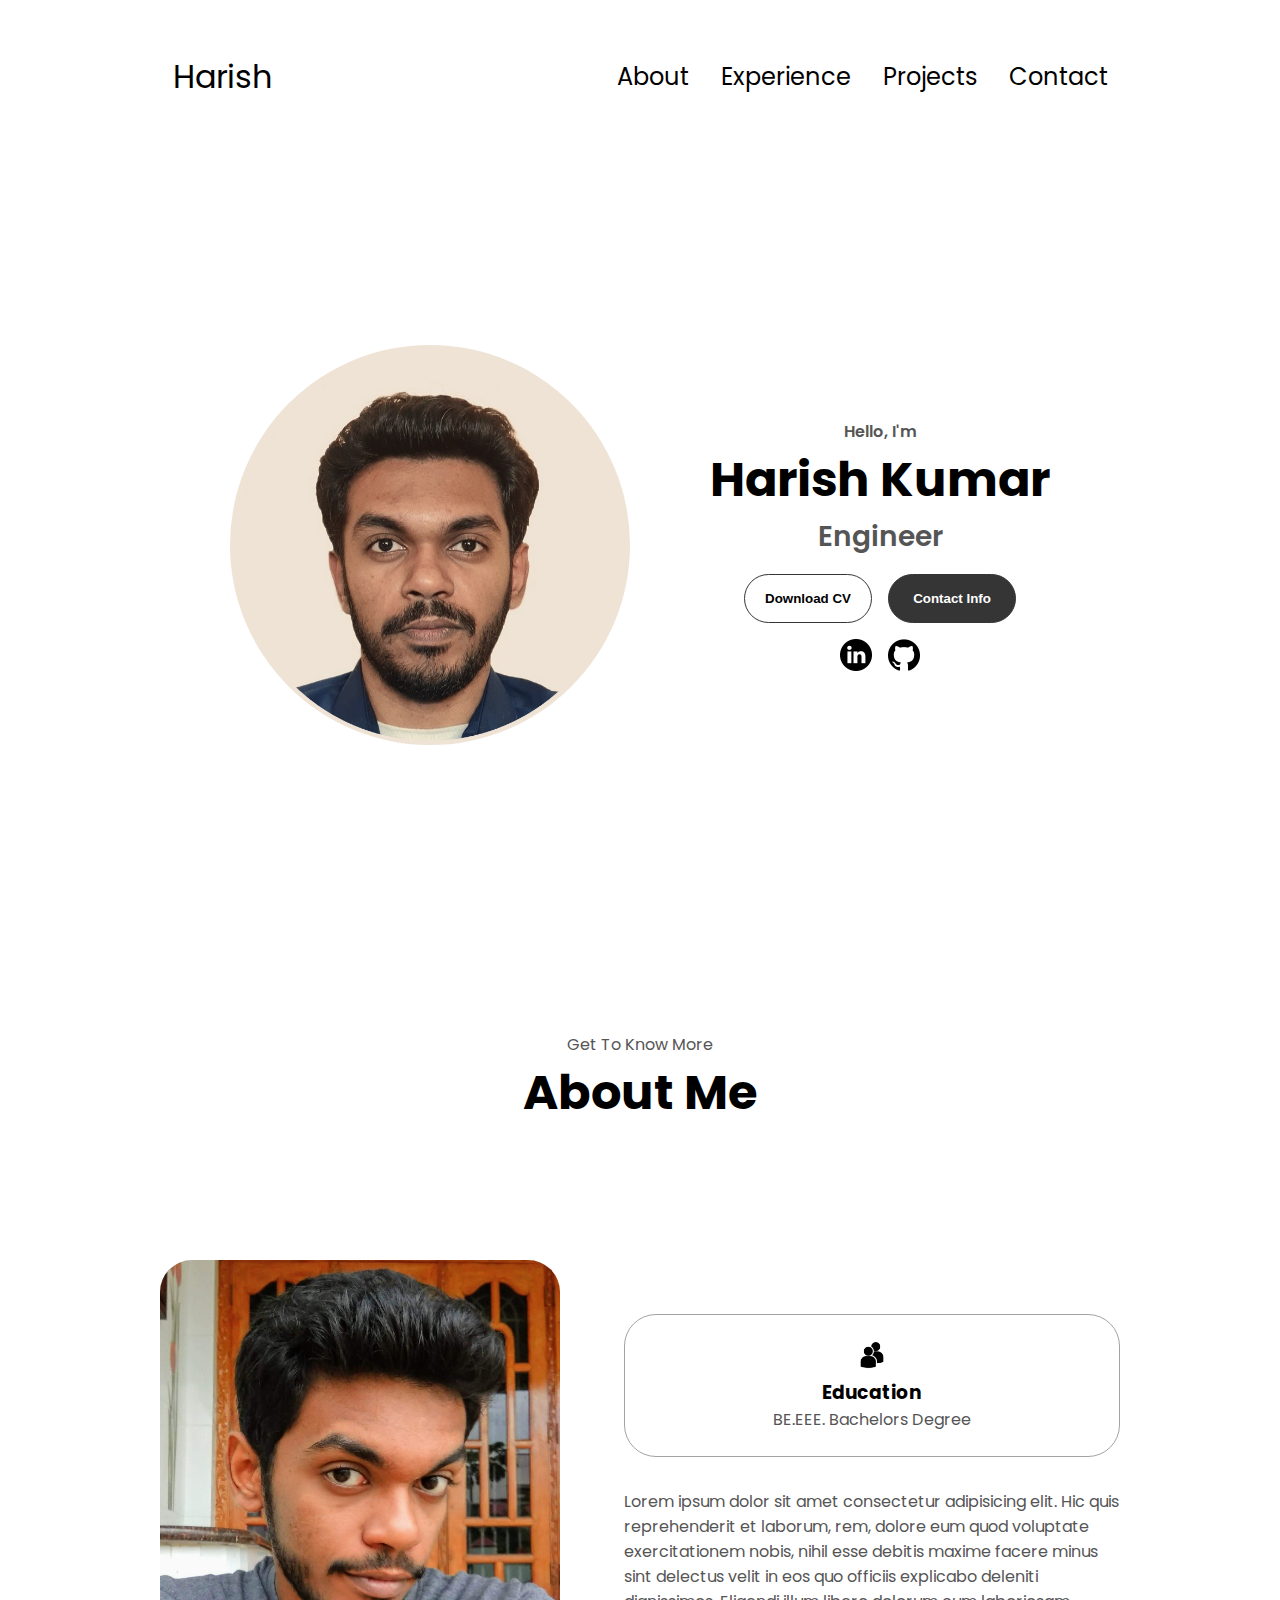
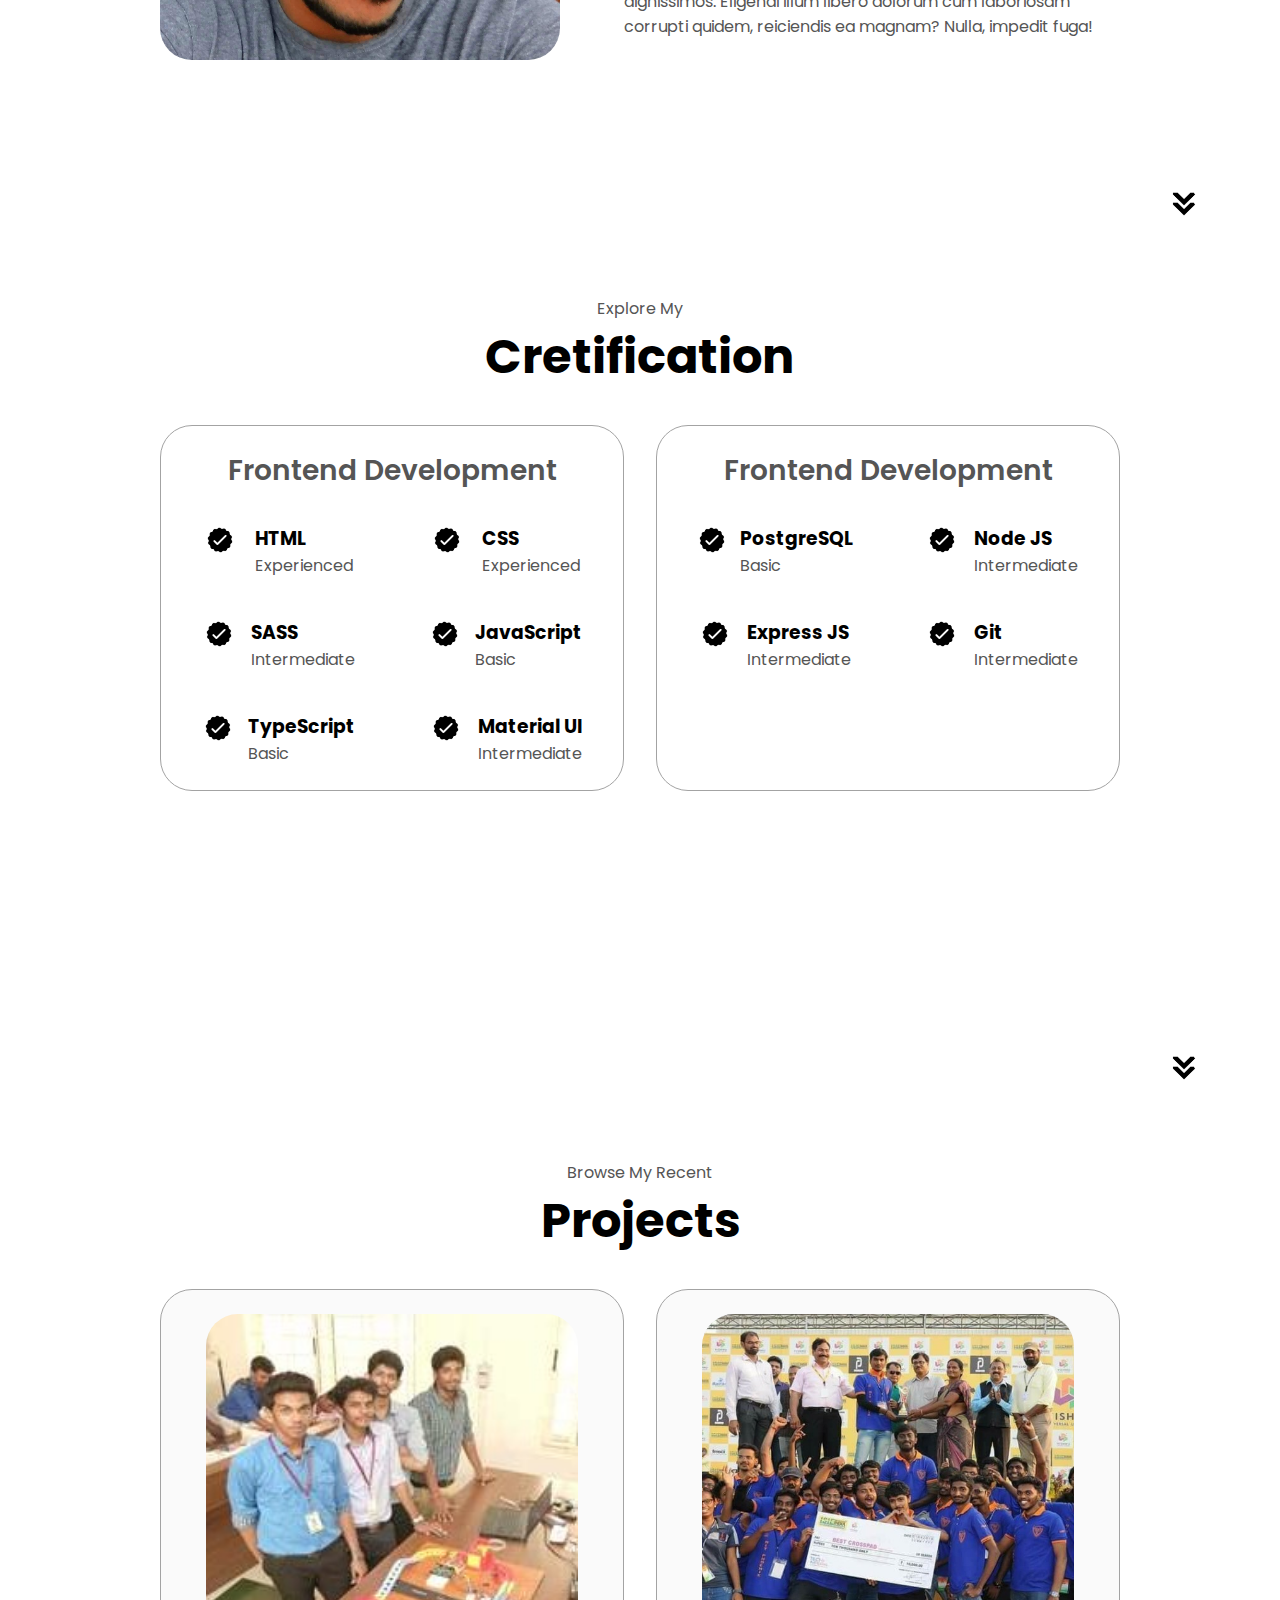
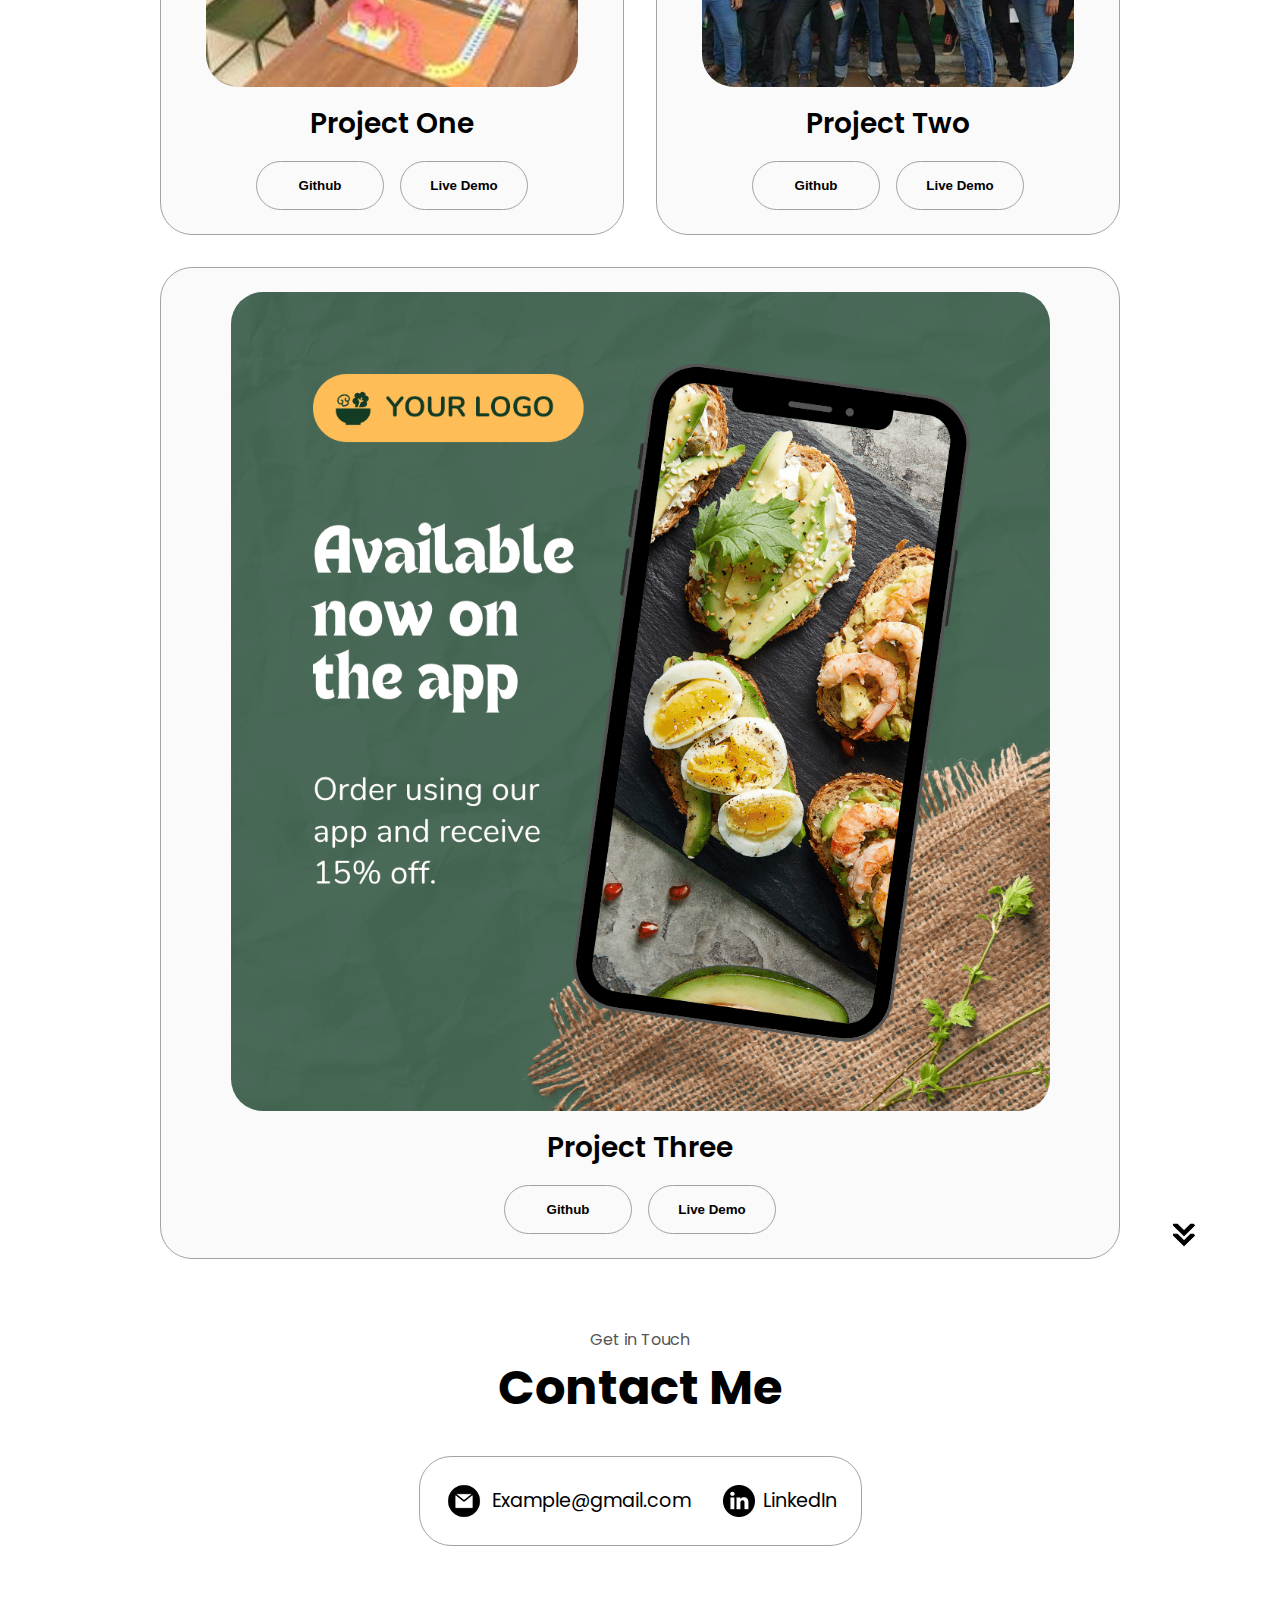
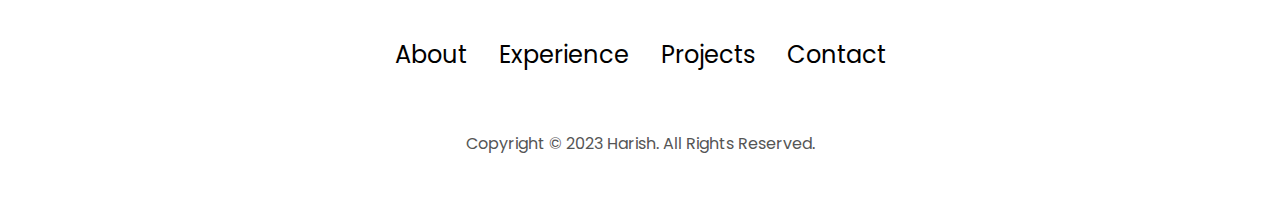
==== index.html @ 5d11d911 "new_portfolio" ====
<!DOCTYPE html>
<html lang="en"><head><meta http-equiv="Content-Type" content="text/html; charset=UTF-8">
    
    <meta http-equiv="X-UA-Compatible" content="IE=edge">
    <meta name="viewport" content="width=device-width, initial-scale=1.0">
    <title>My Portfolio</title>
    <link rel="stylesheet" href="./style.css">
    <link rel="stylesheet" href="./mediaqueries.css">
  </head>
  <body>
    <nav id="desktop-nav">
      <div class="logo">Harish</div>
      <div>
        <ul class="nav-links">
          <li><a href="#about">About</a></li>
          <li><a href="#experience">Experience</a></li>
          <li><a href="#projects">Projects</a></li>
          <li><a href="#contact">Contact</a></li>
        </ul>
      </div>
    </nav>
    <nav id="hamburger-nav">
      <div class="logo">Harish</div>
      <div class="hamburger-menu">
        <div class="hamburger-icon" onclick="toggleMenu()">
          <span></span>
          <span></span>
          <span></span>
        </div>
        <div class="menu-links">
          <li><a href="#about" onclick="toggleMenu()">About</a></li>
          <li><a href="#experience" onclick="toggleMenu()">Experience</a></li>
          <li><a href="#projects" onclick="toggleMenu()">Projects</a></li>
          <li><a href="#contact" onclick="toggleMenu()">Contact</a></li>
        </div>
      </div>
    </nav>
    <section id="profile">
      <div class="section__pic-container">
        <img src="./profile-pic.jpg" style="border-radius: 50%" alt="Harish profile picture">
      </div>
      <div class="section__text">
        <p class="section__text__p1">Hello, I'm</p>
        <h1 class="title">Harish Kumar</h1>
        <p class="section__text__p2">Engineer</p>
        <div class="btn-container">
          <button class="btn btn-color-2" onclick="window.open(&#39;./assets/resume-example.pdf&#39;)">
            Download CV
          </button>
          <button class="btn btn-color-1" onclick="location.href=&#39;./#contact&#39;">
            Contact Info
          </button>
        </div>
        <div id="socials-container">
          <img src="./linkedin.png" alt="My LinkedIn profile" class="icon" onclick="location.href=&#39;https://linkedin.com/&#39;">
          <img src="./github.png" alt="My Github profile" class="icon" onclick="location.href=&#39;https://github.com/&#39;">
        </div>
      </div>
    </section>
    <section id="about">
      <p class="section__text__p1">Get To Know More</p>
      <h1 class="title">About Me</h1>
      <div class="section-container">
        <div class="section__pic-container">
          <img src="./about-pic.jpg" alt="Profile picture" class="about-pic">
        </div>
        <div class="about-details-container">
          <div class="about-containers">
            <!-- <div class="details-container">
              <img src="./experience.png" alt="Experience icon" class="icon">
              <h3>Experience</h3>
              <p>2+ years <br>Frontend Development</p>
            </div> -->
            <div class="details-container">
              <img src="./education.png" alt="Education icon" class="icon">
              <h3>Education</h3>
              <p>BE.EEE. Bachelors Degree</p>
            </div>
          </div>
          <div class="text-container">
            <p>
              Lorem ipsum dolor sit amet consectetur adipisicing elit. Hic quis
              reprehenderit et laborum, rem, dolore eum quod voluptate
              exercitationem nobis, nihil esse debitis maxime facere minus sint
              delectus velit in eos quo officiis explicabo deleniti dignissimos.
              Eligendi illum libero dolorum cum laboriosam corrupti quidem,
              reiciendis ea magnam? Nulla, impedit fuga!
            </p>
          </div>
        </div>
      </div>
      <img src="./arrow.png" alt="Arrow icon" class="icon arrow" onclick="location.href=&#39;./#experience&#39;">
    </section>
    <section id="experience">
      <p class="section__text__p1">Explore My</p>
      <h1 class="title">Cretification</h1>
      <div class="experience-details-container">
        <div class="about-containers">
          <div class="details-container">
            <h2 class="experience-sub-title">Frontend Development</h2>
            <div class="article-container">
              <article>
                <img src="./checkmark.png" alt="Experience icon" class="icon">
                <div>
                  <h3>HTML</h3>
                  <p>Experienced</p>
                </div>
              </article>
              <article>
                <img src="./checkmark.png" alt="Experience icon" class="icon">
                <div>
                  <h3>CSS</h3>
                  <p>Experienced</p>
                </div>
              </article>
              <article>
                <img src="./checkmark.png" alt="Experience icon" class="icon">
                <div>
                  <h3>SASS</h3>
                  <p>Intermediate</p>
                </div>
              </article>
              <article>
                <img src="./checkmark.png" alt="Experience icon" class="icon">
                <div>
                  <h3>JavaScript</h3>
                  <p>Basic</p>
                </div>
              </article>
              <article>
                <img src="./checkmark.png" alt="Experience icon" class="icon">
                <div>
                  <h3>TypeScript</h3>
                  <p>Basic</p>
                </div>
              </article>
              <article>
                <img src="./checkmark.png" alt="Experience icon" class="icon">
                <div>
                  <h3>Material UI</h3>
                  <p>Intermediate</p>
                </div>
              </article>
            </div>
          </div>
          <div class="details-container">
            <h2 class="experience-sub-title">Frontend Development</h2>
            <div class="article-container">
              <article>
                <img src="./checkmark.png" alt="Experience icon" class="icon">
                <div>
                  <h3>PostgreSQL</h3>
                  <p>Basic</p>
                </div>
              </article>
              <article>
                <img src="./checkmark.png" alt="Experience icon" class="icon">
                <div>
                  <h3>Node JS</h3>
                  <p>Intermediate</p>
                </div>
              </article>
              <article>
                <img src="./checkmark.png" alt="Experience icon" class="icon">
                <div>
                  <h3>Express JS</h3>
                  <p>Intermediate</p>
                </div>
              </article>
              <article>
                <img src="./checkmark.png" alt="Experience icon" class="icon">
                <div>
                  <h3>Git</h3>
                  <p>Intermediate</p>
                </div>
              </article>
            </div>
          </div>
        </div>
      </div>
      <img src="./arrow.png" alt="Arrow icon" class="icon arrow" onclick="location.href=&#39;./#projects&#39;">
    </section>
    <section id="projects">
      <p class="section__text__p1">Browse My Recent</p>
      <h1 class="title">Projects</h1>
      <div class="experience-details-container">
        <div class="about-containers">
          <div class="details-container color-container">
            <div class="article-container">
              <img src="./project-1.jpg" alt="Project 1" class="project-img">
            </div>
            <h2 class="experience-sub-title project-title">Project One</h2>
            <div class="btn-container">
              <button class="btn btn-color-2 project-btn" onclick="location.href=&#39;https://www.ritrjpm.ac.in/images/pdf/Magazine%2016-17.pdf&#39;">
                Github
              </button>
              <button class="btn btn-color-2 project-btn" onclick="location.href=&#39;https://github.com/&#39;">
                Live Demo
              </button>
            </div>
          </div>
          <div class="details-container color-container">
            <div class="article-container">
              <img src="./project-2.jpg" alt="Project 2" class="project-img">
            </div>
            <h2 class="experience-sub-title project-title">Project Two</h2>
            <div class="btn-container">
              <button class="btn btn-color-2 project-btn" onclick="location.href=&#39;https://github.com/&#39;">
                Github
              </button>
              <button class="btn btn-color-2 project-btn" onclick="location.href=&#39;https://github.com/&#39;">
                Live Demo
              </button>
            </div>
          </div>
          <div class="details-container color-container">
            <div class="article-container">
              <img src="./project-3.png" alt="Project 3" class="project-img">
            </div>
            <h2 class="experience-sub-title project-title">Project Three</h2>
            <div class="btn-container">
              <button class="btn btn-color-2 project-btn" onclick="location.href=&#39;https://github.com/&#39;">
                Github
              </button>
              <button class="btn btn-color-2 project-btn" onclick="location.href=&#39;https://github.com/&#39;">
                Live Demo
              </button>
            </div>
          </div>
        </div>
      </div>
      <img src="./arrow.png" alt="Arrow icon" class="icon arrow" onclick="location.href=&#39;./#contact&#39;">
    </section>
    <section id="contact">
      <p class="section__text__p1">Get in Touch</p>
      <h1 class="title">Contact Me</h1>
      <div class="contact-info-upper-container">
        <div class="contact-info-container">
          <img src="./email.png" alt="Email icon" class="icon contact-icon email-icon">
          <p><a href="mailto:examplemail@gmail.com">Example@gmail.com</a></p>
        </div>
        <div class="contact-info-container">
          <img src="./linkedin.png" alt="LinkedIn icon" class="icon contact-icon">
          <p><a href="https://www.linkedin.com/">LinkedIn</a></p>
        </div>
      </div>
    </section>
    <footer>
      <nav>
        <div class="nav-links-container">
          <ul class="nav-links">
            <li><a href="#about">About</a></li>
            <li><a href="#experience">Experience</a></li>
            <li><a href="#projects">Projects</a></li>
            <li><a href="#contact">Contact</a></li>
          </ul>
        </div>
      </nav>
      <p>Copyright © 2023 Harish. All Rights Reserved.</p>
    </footer>
    <script src="./script.js"></script>
  

</body></html>
---- style.css ----
/* GENERAL */

@import url("https://fonts.googleapis.com/css2?family=Poppins:wght@300;400;500;600&display=swap");

* {
  margin: 0;
  padding: 0;
}

body {
  font-family: "Poppins", sans-serif;
}

html {
  scroll-behavior: smooth;
}

p {
  color: rgb(85, 85, 85);
}

/* TRANSITION */

a,
.btn {
  transition: all 300ms ease;
}

/* DESKTOP NAV */

nav,
.nav-links {
  display: flex;
}

nav {
  justify-content: space-around;
  align-items: center;
  height: 17vh;
}

.nav-links {
  gap: 2rem;
  list-style: none;
  font-size: 1.5rem;
}

a {
  color: black;
  text-decoration: none;
  text-decoration-color: white;
}

a:hover {
  color: grey;
  text-decoration: underline;
  text-underline-offset: 1rem;
  text-decoration-color: rgb(181, 181, 181);
}

.logo {
  font-size: 2rem;
}

.logo:hover {
  cursor: default;
}

/* HAMBURGER MENU */

#hamburger-nav {
  display: none;
}

.hamburger-menu {
  position: relative;
  display: inline-block;
}

.hamburger-icon {
  display: flex;
  flex-direction: column;
  justify-content: space-between;
  height: 24px;
  width: 30px;
  cursor: pointer;
}

.hamburger-icon span {
  width: 100%;
  height: 2px;
  background-color: black;
  transition: all 0.3 ease-in-out;
}

.menu-links {
  position: absolute;
  top: 100%;
  right: 0;
  background-color: white;
  width: fit-content;
  max-height: 0;
  overflow: hidden;
  transition: all 0.3 ease-in-out;
}

.menu-links a {
  display: block;
  padding: 10px;
  text-align: center;
  font-size: 1.5rem;
  color: black;
  text-decoration: none;
  transition: all 0.3 ease-in-out;
}

.menu-links li {
  list-style: none;
}

.menu-links.open {
  max-height: 300px;
}

.hamburger-icon.open span:first-child {
  transform: rotate(45deg) translate(10px, 5px);
}

.hamburger-icon.open span:nth-child(2) {
  opacity: 0;
}

.hamburger-icon.open span:last-child {
  transform: rotate(-45deg) translate(10px, -5px);
}

.hamburger-icon span:first-child {
  transform: none;
}

.hamburger-icon span:first-child {
  opacity: 1;
}

.hamburger-icon span:first-child {
  transform: none;
}

/* SECTIONS */

section {
  padding-top: 4vh;
  height: 96vh;
  margin: 0 10rem;
  box-sizing: border-box;
  min-height: fit-content;
}

.section-container {
  display: flex;
}

/* PROFILE SECTION */

#profile {
  display: flex;
  justify-content: center;
  gap: 5rem;
  height: 80vh;
}

.section__pic-container {
  display: flex;
  height: 400px;
  width: 400px;
  margin: auto 0;
}

.section__text {
  align-self: center;
  text-align: center;
}

.section__text p {
  font-weight: 600;
}

.section__text__p1 {
  text-align: center;
}

.section__text__p2 {
  font-size: 1.75rem;
  margin-bottom: 1rem;
}

.title {
  font-size: 3rem;
  text-align: center;
}

#socials-container {
  display: flex;
  justify-content: center;
  margin-top: 1rem;
  gap: 1rem;
}

/* ICONS */

.icon {
  cursor: pointer;
  height: 2rem;
}

/* BUTTONS */

.btn-container {
  display: flex;
  justify-content: center;
  gap: 1rem;
}

.btn {
  font-weight: 600;
  transition: all 300ms ease;
  padding: 1rem;
  width: 8rem;
  border-radius: 2rem;
}

.btn-color-1,
.btn-color-2 {
  border: rgb(53, 53, 53) 0.1rem solid;
}

.btn-color-1:hover,
.btn-color-2:hover {
  cursor: pointer;
}

.btn-color-1,
.btn-color-2:hover {
  background: rgb(53, 53, 53);
  color: white;
}

.btn-color-1:hover {
  background: rgb(0, 0, 0);
}

.btn-color-2 {
  background: none;
}

.btn-color-2:hover {
  border: rgb(255, 255, 255) 0.1rem solid;
}

.btn-container {
  gap: 1rem;
}

/* ABOUT SECTION */

#about {
  position: relative;
}

.about-containers {
  gap: 2rem;
  margin-bottom: 2rem;
  margin-top: 2rem;
}

.about-details-container {
  justify-content: center;
  flex-direction: column;
}

.about-containers,
.about-details-container {
  display: flex;
}

.about-pic {
  border-radius: 2rem;
}

.arrow {
  position: absolute;
  right: -5rem;
  bottom: 2.5rem;
}

.details-container {
  padding: 1.5rem;
  flex: 1;
  background: white;
  border-radius: 2rem;
  border: rgb(53, 53, 53) 0.1rem solid;
  border-color: rgb(163, 163, 163);
  text-align: center;
}

.section-container {
  gap: 4rem;
  height: 80%;
}

.section__pic-container {
  height: 400px;
  width: 400px;
  margin: auto 0;
}

/* EXPERIENCE SECTION */

#experience {
  position: relative;
}

.experience-sub-title {
  color: rgb(85, 85, 85);
  font-weight: 600;
  font-size: 1.75rem;
  margin-bottom: 2rem;
}

.experience-details-container {
  display: flex;
  justify-content: center;
  flex-direction: column;
}

.article-container {
  display: flex;
  text-align: initial;
  flex-wrap: wrap;
  flex-direction: row;
  gap: 2.5rem;
  justify-content: space-around;
}

article {
  display: flex;
  width: 10rem;
  justify-content: space-around;
  gap: 0.5rem;
}

article .icon {
  cursor: default;
}

/* PROJECTS SECTION */

#projects {
  position: relative;
}

.color-container {
  border-color: rgb(163, 163, 163);
  background: rgb(250, 250, 250);
}

.project-img {
  border-radius: 2rem;
  width: 90%;
  height: 90%;
}

.project-title {
  margin: 1rem;
  color: black;
}

.project-btn {
  color: black;
  border-color: rgb(163, 163, 163);
}

/* CONTACT */

#contact {
  display: flex;
  justify-content: center;
  flex-direction: column;
  height: 70vh;
}

.contact-info-upper-container {
  display: flex;
  justify-content: center;
  border-radius: 2rem;
  border: rgb(53, 53, 53) 0.1rem solid;
  border-color: rgb(163, 163, 163);
  background: (250, 250, 250);
  margin: 2rem auto;
  padding: 0.5rem;
}

.contact-info-container {
  display: flex;
  align-items: center;
  justify-content: center;
  gap: 0.5rem;
  margin: 1rem;
}

.contact-info-container p {
  font-size: larger;
}

.contact-icon {
  cursor: default;
}

.email-icon {
  height: 2.5rem;
}

/* FOOTER SECTION */

footer {
  height: 26vh;
  margin: 0 1rem;
}

footer p {
  text-align: center;
}
---- mediaqueries.css ----
@media screen and (max-width: 1400px) {
  #profile {
    height: 83vh;
    margin-bottom: 6rem;
  }
  .about-containers {
    flex-wrap: wrap;
  }
  #contact,
  #projects {
    height: fit-content;
  }
}

@media screen and (max-width: 1200px) {
  #desktop-nav {
    display: none;
  }
  #hamburger-nav {
    display: flex;
  }
  #experience,
  .experience-details-container {
    margin-top: 2rem;
  }
  #profile,
  .section-container {
    display: block;
  }
  .arrow {
    display: none;
  }
  section,
  .section-container {
    height: fit-content;
  }
  section {
    margin: 0 5%;
  }
  .section__pic-container {
    width: 275px;
    height: 275px;
    margin: 0 auto 2rem;
  }
  .about-containers {
    margin-top: 0;
  }
}

@media screen and (max-width: 600px) {
  #contact,
  footer {
    height: 40vh;
  }
  #profile {
    height: 83vh;
    margin-bottom: 0;
  }
  article {
    font-size: 1rem;
  }
  footer nav {
    height: fit-content;
    margin-bottom: 2rem;
  }
  .about-containers,
  .contact-info-upper-container,
  .btn-container {
    flex-wrap: wrap;
  }
  .contact-info-container {
    margin: 0;
  }
  .contact-info-container p,
  .nav-links li a {
    font-size: 1rem;
  }
  .experience-sub-title {
    font-size: 1.25rem;
  }
  .logo {
    font-size: 1.5rem;
  }
  .nav-links {
    flex-direction: column;
    gap: 0.5rem;
    text-align: center;
  }
  .section__pic-container {
    width: auto;
    height: 46vw;
    justify-content: center;
  }
  .section__text__p2 {
    font-size: 1.25rem;
  }
  .title {
    font-size: 2rem;
  }
  .text-container {
    text-align: justify;
  }
}
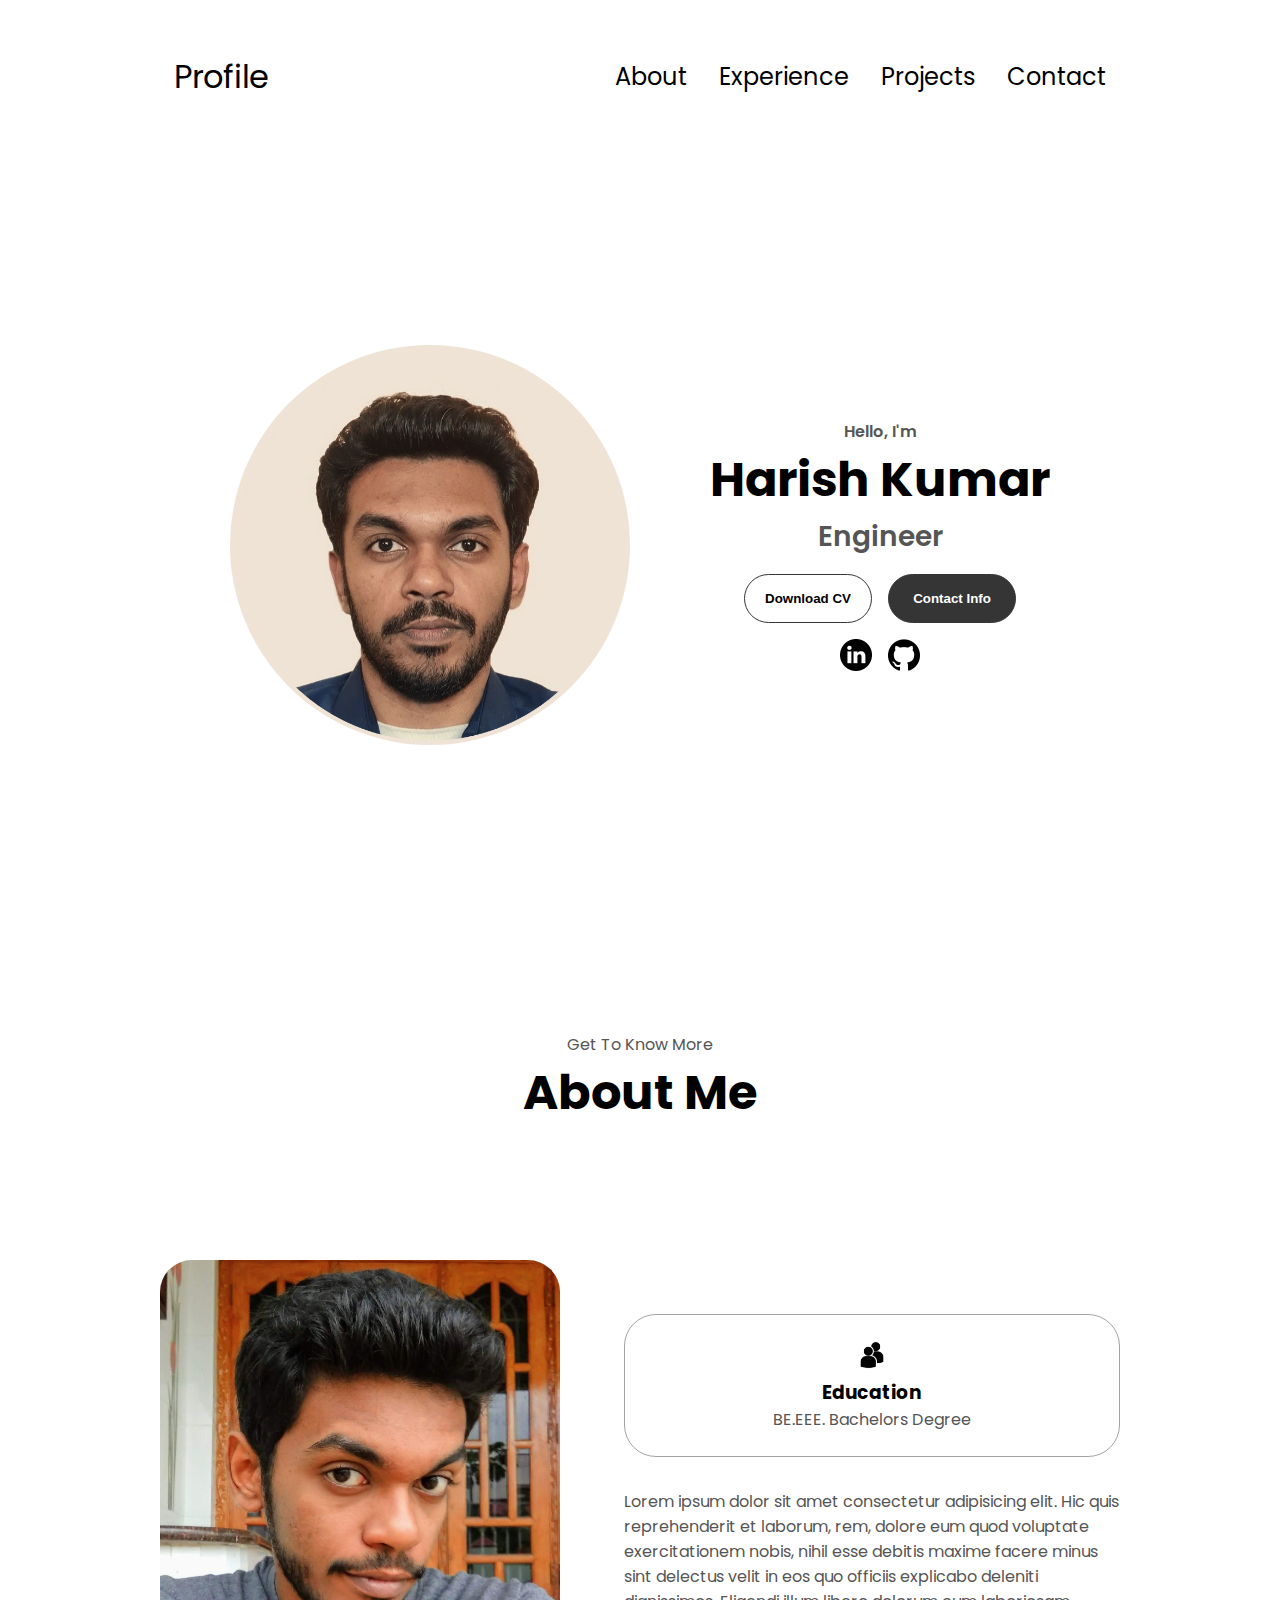
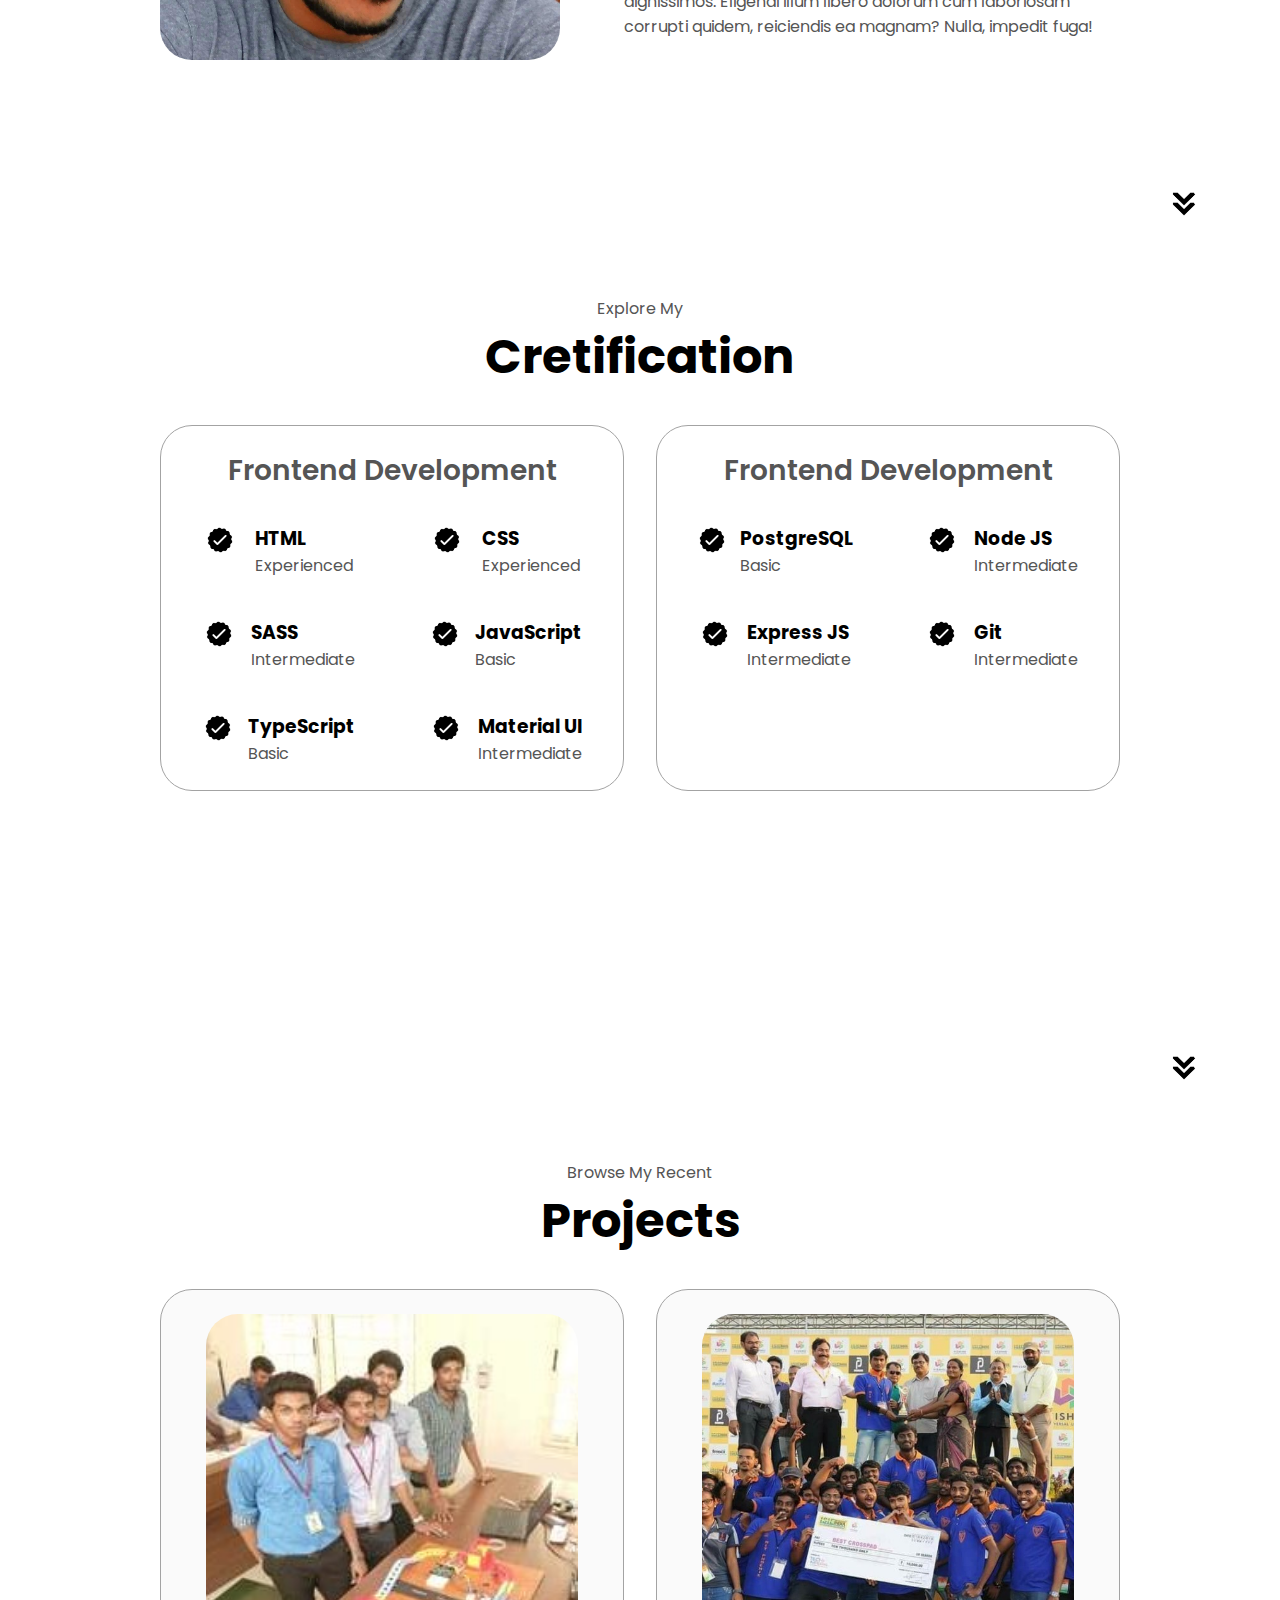
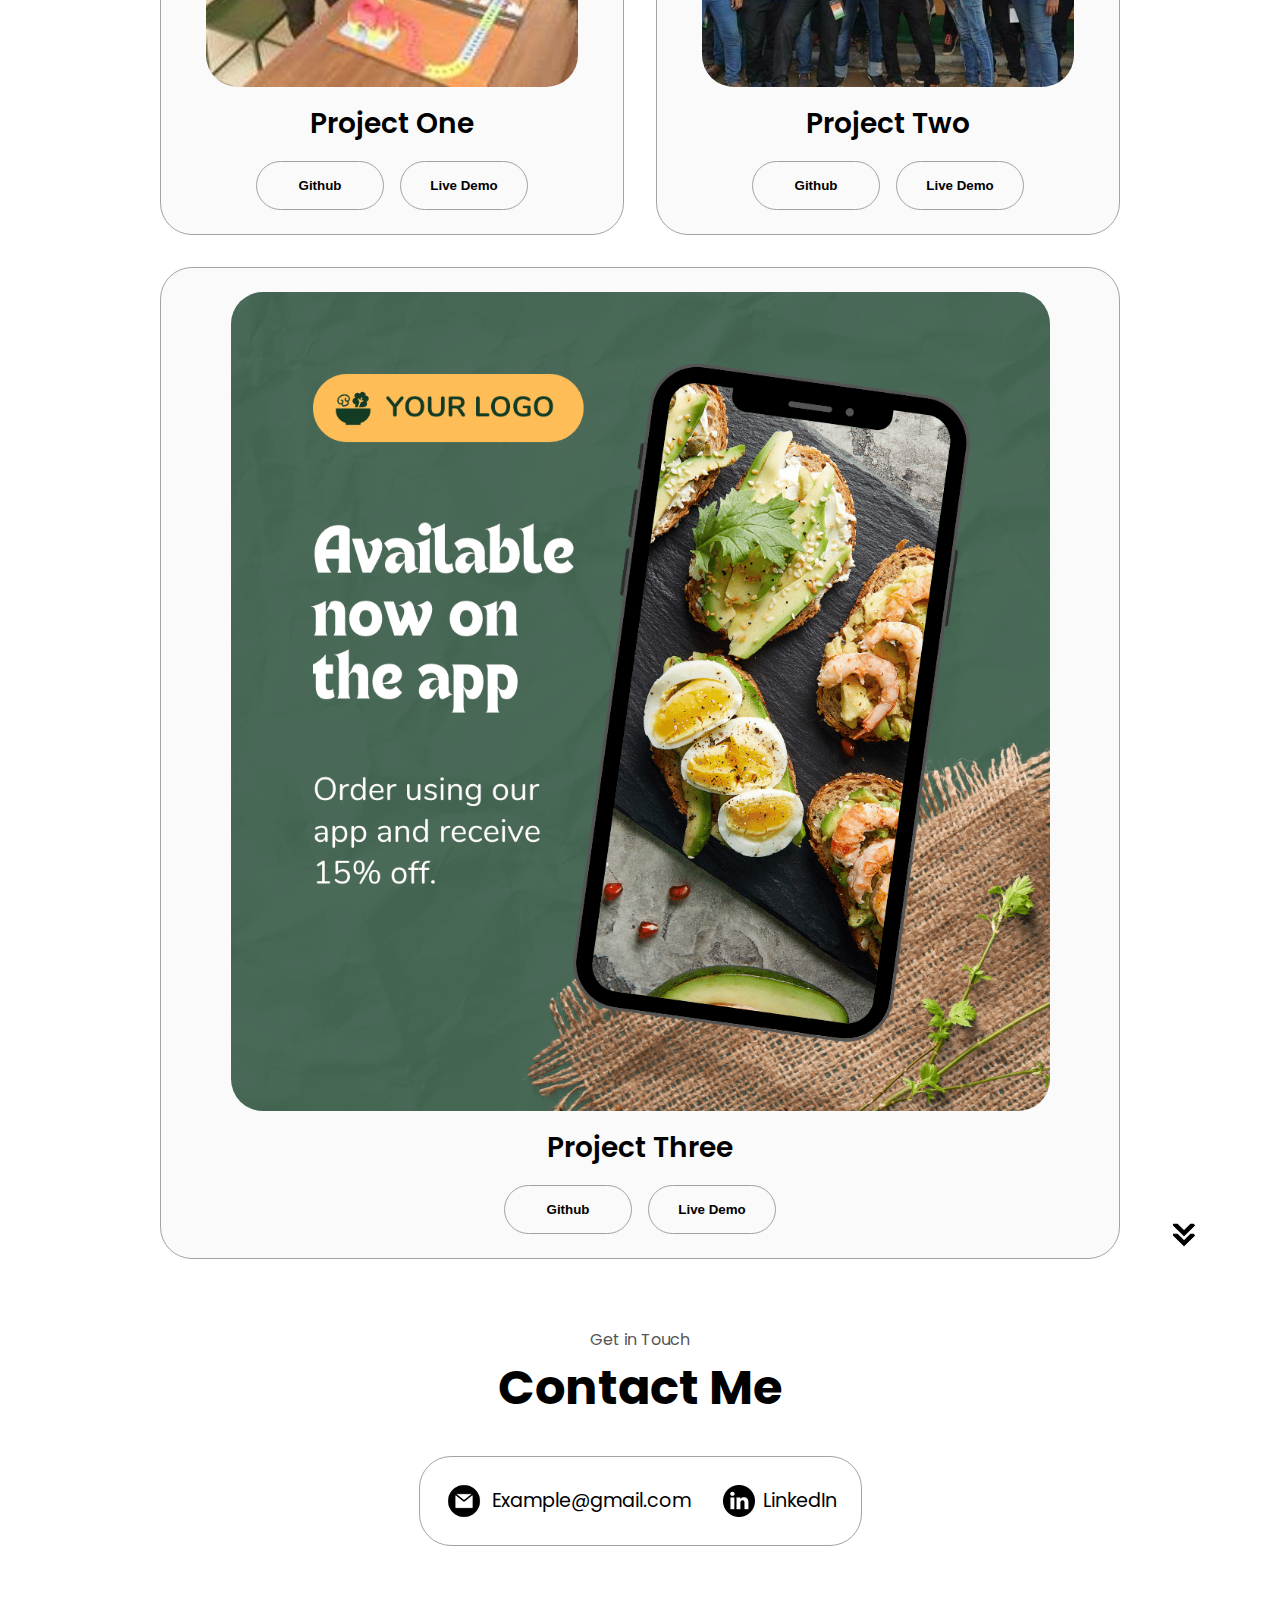
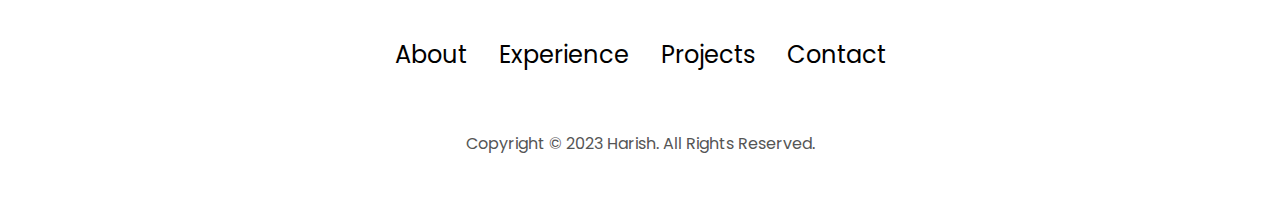
==== commit bc5be8f6: "Update index.html" ====
--- a/index.html
+++ b/index.html
@@ -9,7 +9,7 @@
   </head>
   <body>
     <nav id="desktop-nav">
-      <div class="logo">Harish</div>
+      <div class="logo">Profile</div>
       <div>
         <ul class="nav-links">
           <li><a href="#about">About</a></li>
@@ -20,7 +20,7 @@
       </div>
     </nav>
     <nav id="hamburger-nav">
-      <div class="logo">Harish</div>
+      <div class="logo">Profile</div>
       <div class="hamburger-menu">
         <div class="hamburger-icon" onclick="toggleMenu()">
           <span></span>
--- a/style.css
+++ b/style.css
@@ -120,6 +120,12 @@
 
 .menu-links.open {
   max-height: 300px;
+  border-width: 1px;
+  margin-top: 22px;
+  margin-right: -7px;
+  border-style: solid;
+  border-color: black;
+  border-radius: 10px;
 }
 
 .hamburger-icon.open span:first-child {
--- a/mediaqueries.css
+++ b/mediaqueries.css
@@ -18,6 +18,9 @@
   }
   #hamburger-nav {
     display: flex;
+    justify-content: space-between;
+    margin-left: 20px;
+    margin-right: 20px
   }
   #experience,
   .experience-details-container {
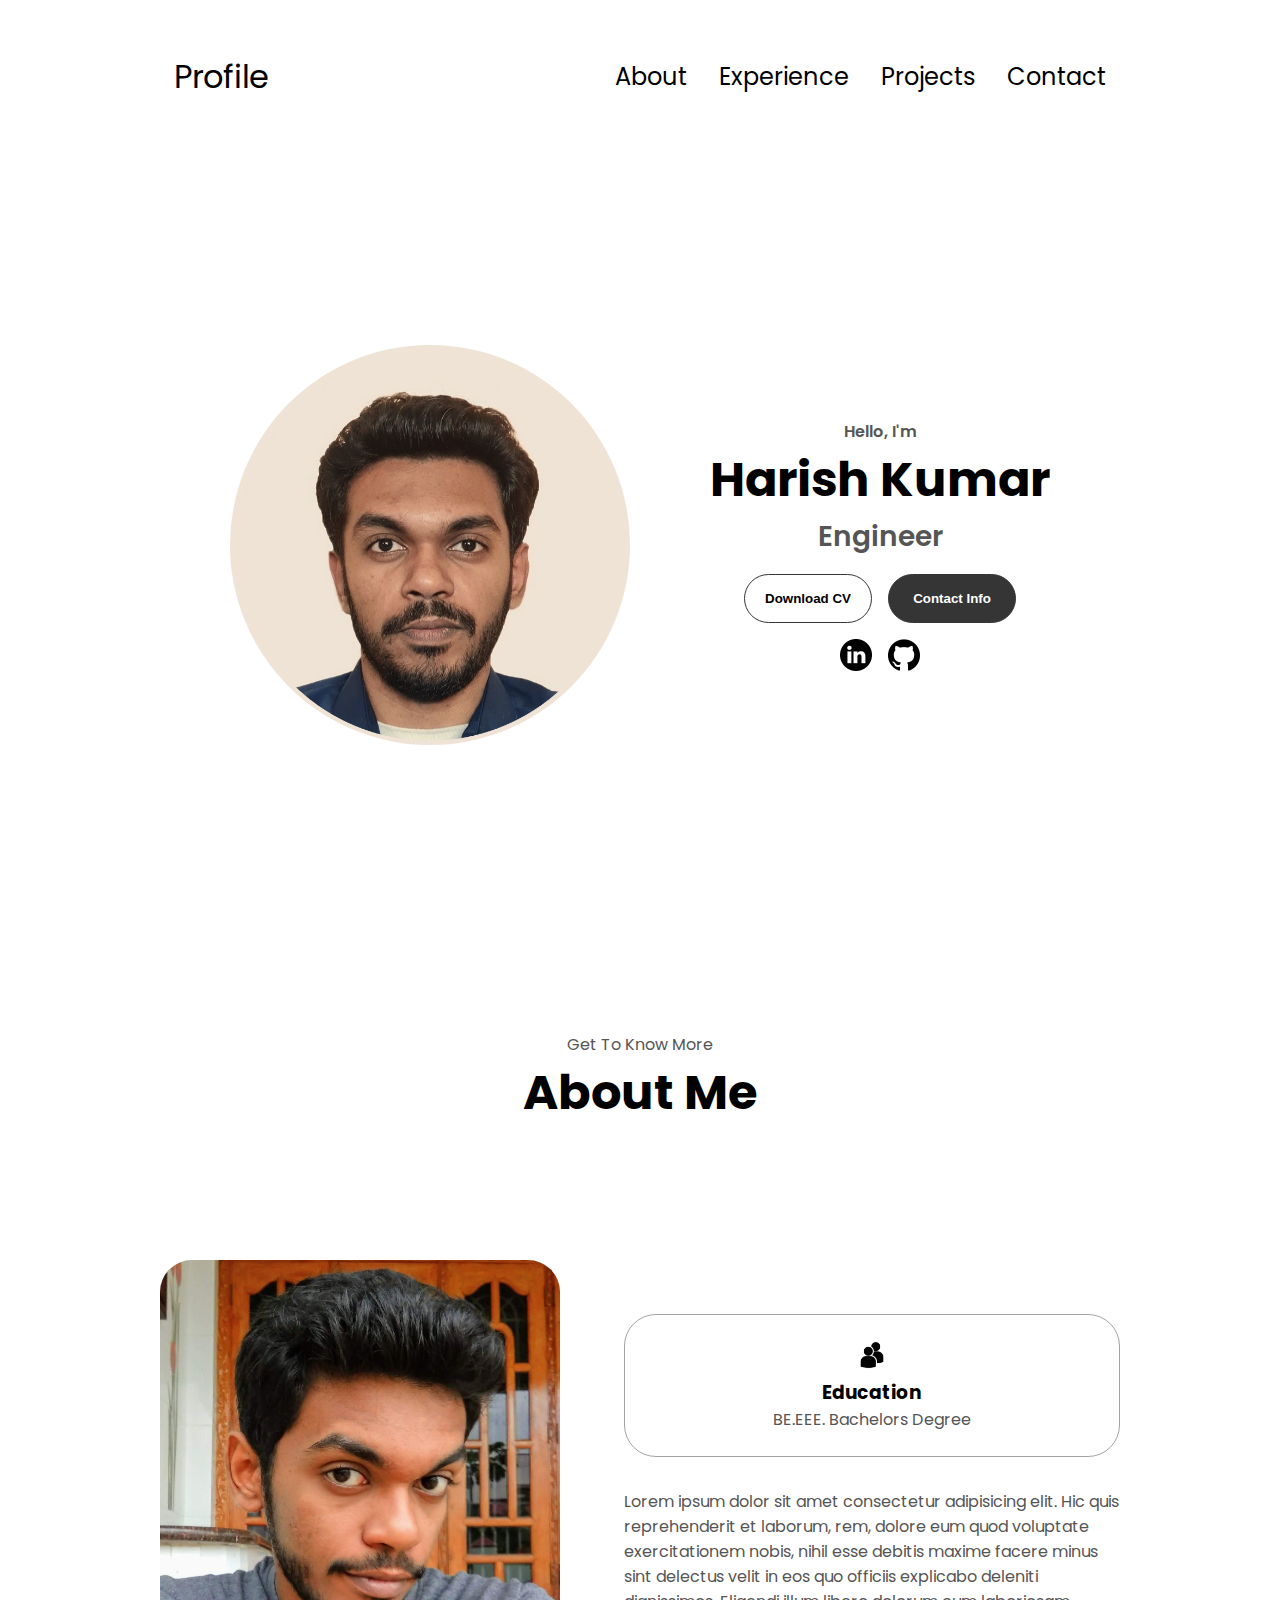
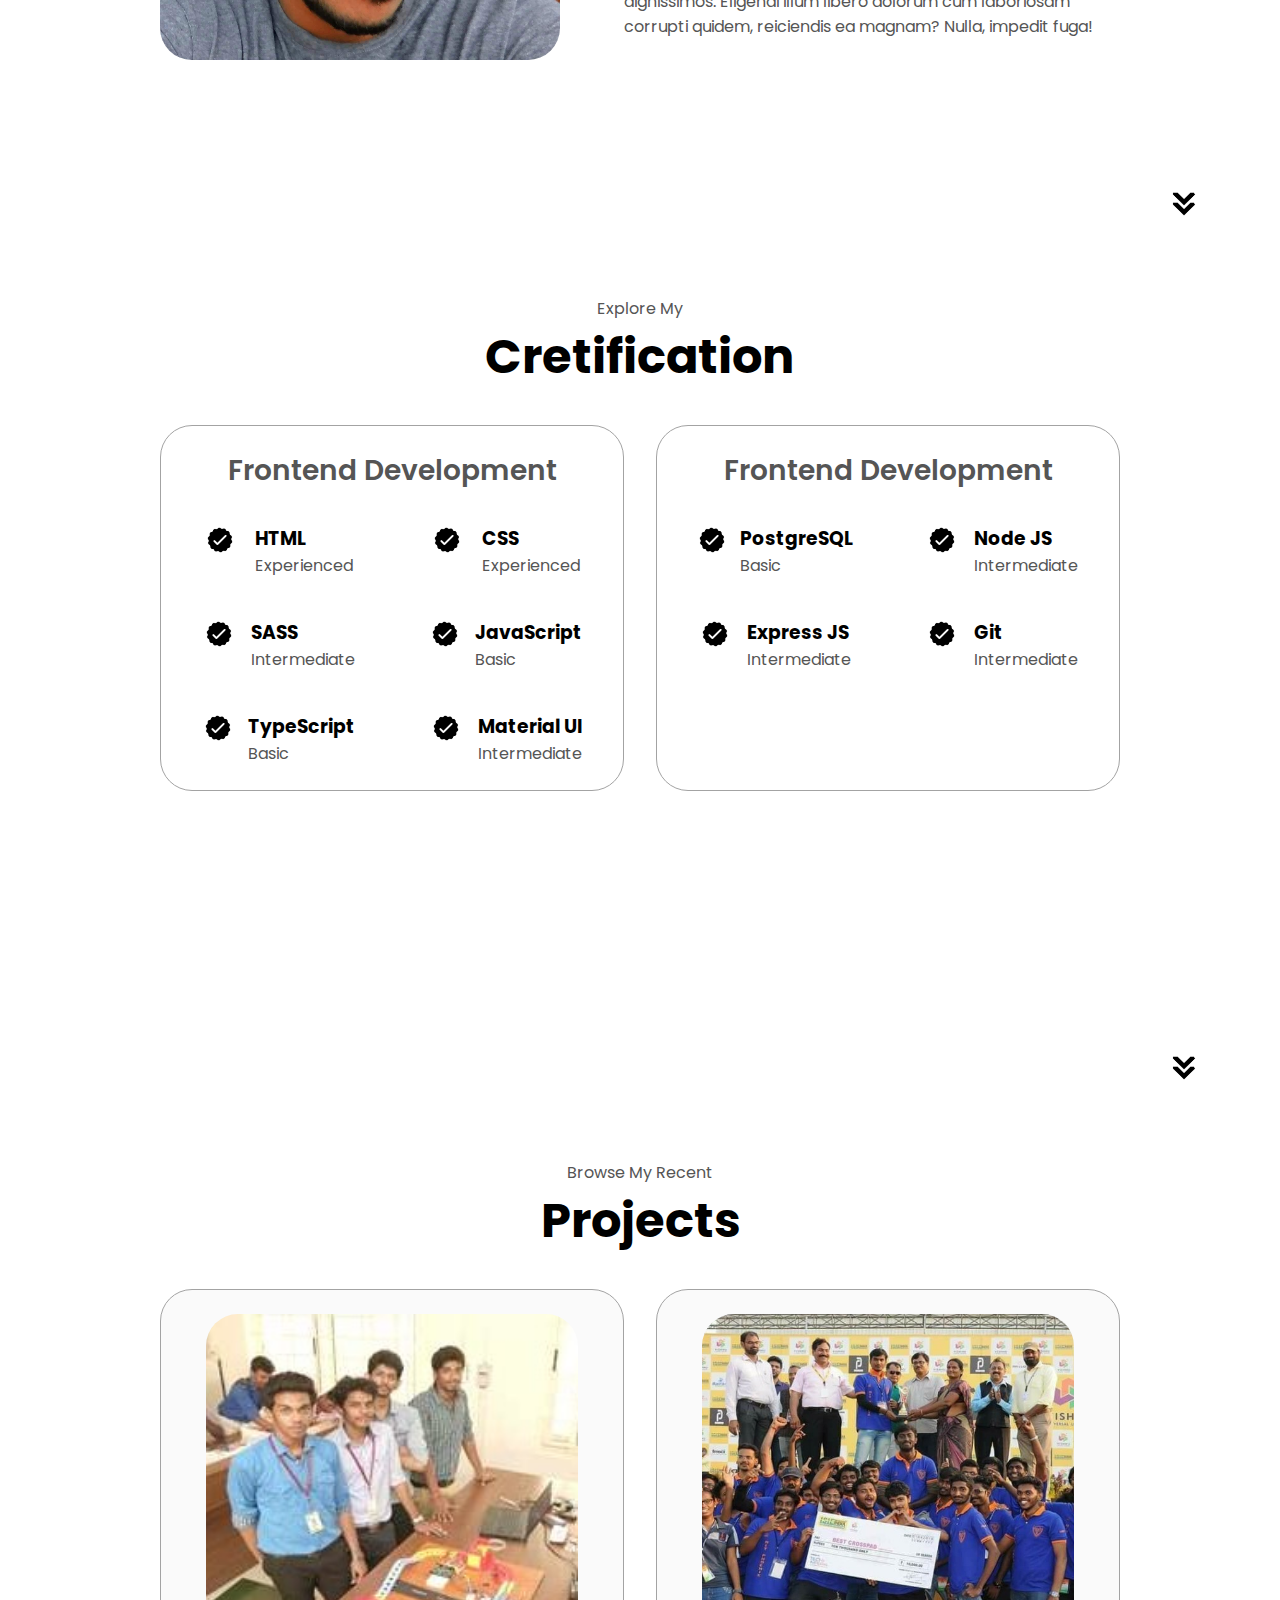
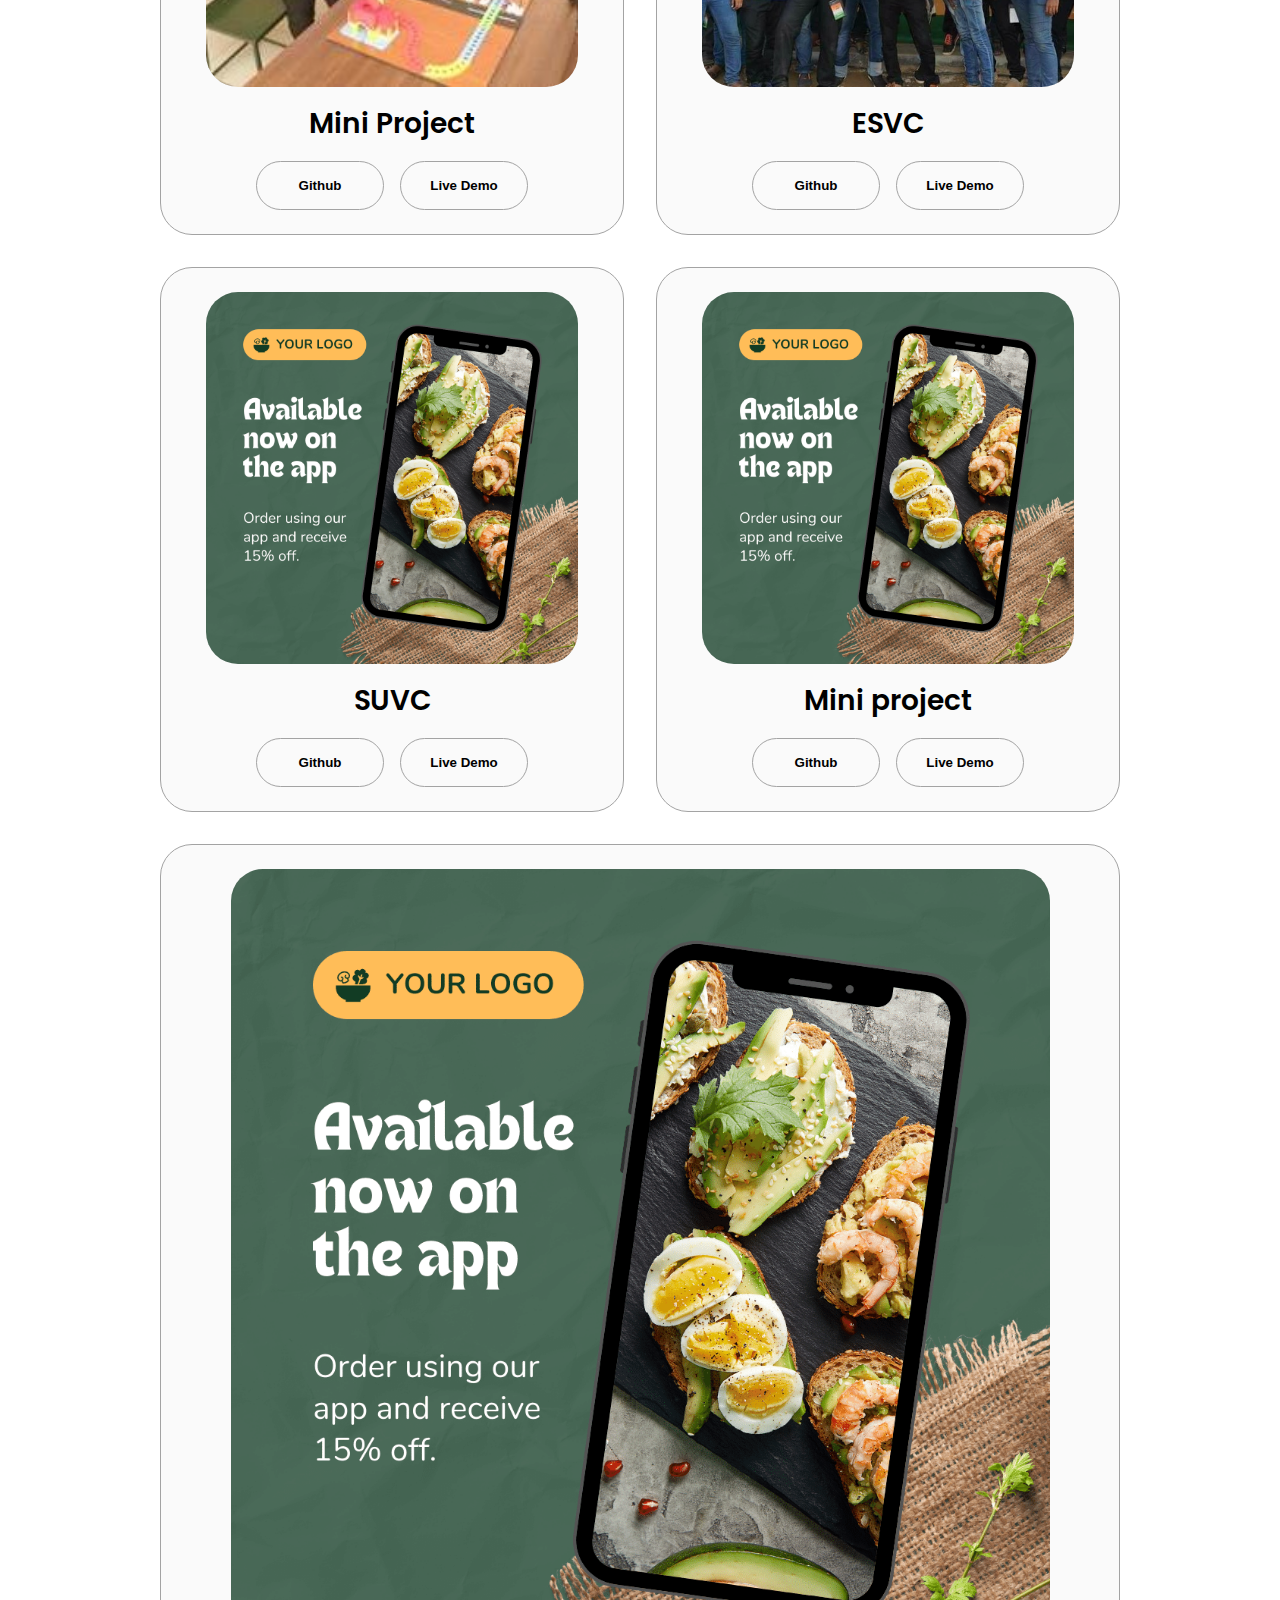
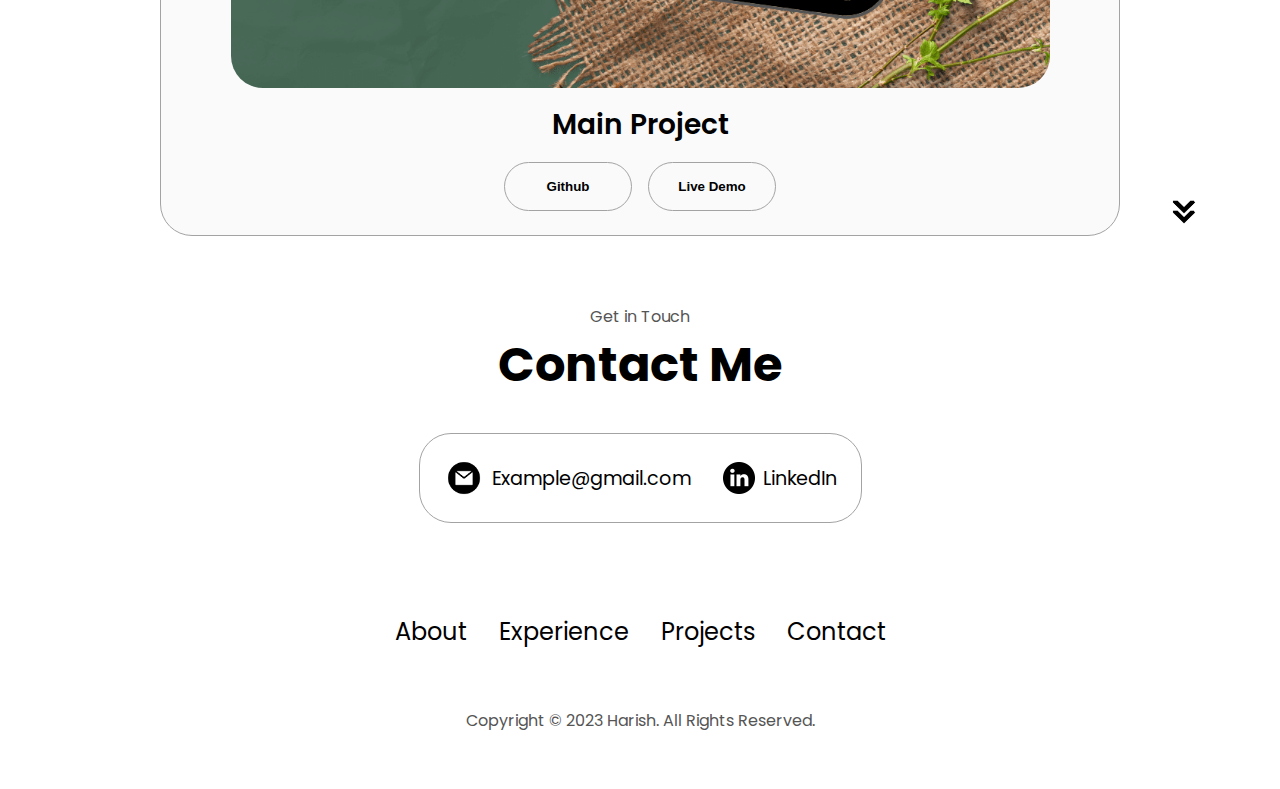
==== commit 23579bda: "algn" ====
--- a/index.html
+++ b/index.html
@@ -189,7 +189,7 @@
             <div class="article-container">
               <img src="./project-1.jpg" alt="Project 1" class="project-img">
             </div>
-            <h2 class="experience-sub-title project-title">Project One</h2>
+            <h2 class="experience-sub-title project-title">Mini Project</h2>
             <div class="btn-container">
               <button class="btn btn-color-2 project-btn" onclick="location.href=&#39;https://www.ritrjpm.ac.in/images/pdf/Magazine%2016-17.pdf&#39;">
                 Github
@@ -203,7 +203,7 @@
             <div class="article-container">
               <img src="./project-2.jpg" alt="Project 2" class="project-img">
             </div>
-            <h2 class="experience-sub-title project-title">Project Two</h2>
+            <h2 class="experience-sub-title project-title">ESVC</h2>
             <div class="btn-container">
               <button class="btn btn-color-2 project-btn" onclick="location.href=&#39;https://github.com/&#39;">
                 Github
@@ -217,7 +217,35 @@
             <div class="article-container">
               <img src="./project-3.png" alt="Project 3" class="project-img">
             </div>
-            <h2 class="experience-sub-title project-title">Project Three</h2>
+            <h2 class="experience-sub-title project-title">SUVC</h2>
+            <div class="btn-container">
+              <button class="btn btn-color-2 project-btn" onclick="location.href=&#39;https://github.com/&#39;">
+                Github
+              </button>
+              <button class="btn btn-color-2 project-btn" onclick="location.href=&#39;https://github.com/&#39;">
+                Live Demo
+              </button>
+            </div>
+          </div>
+          <div class="details-container color-container">
+            <div class="article-container">
+              <img src="./project-3.png" alt="Project 3" class="project-img">
+            </div>
+            <h2 class="experience-sub-title project-title">Mini project</h2>
+            <div class="btn-container">
+              <button class="btn btn-color-2 project-btn" onclick="location.href=&#39;https://github.com/&#39;">
+                Github
+              </button>
+              <button class="btn btn-color-2 project-btn" onclick="location.href=&#39;https://github.com/&#39;">
+                Live Demo
+              </button>
+            </div>
+          </div>
+          <div class="details-container color-container">
+            <div class="article-container">
+              <img src="./project-3.png" alt="Project 3" class="project-img">
+            </div>
+            <h2 class="experience-sub-title project-title">Main Project</h2>
             <div class="btn-container">
               <button class="btn btn-color-2 project-btn" onclick="location.href=&#39;https://github.com/&#39;">
                 Github
--- a/style.css
+++ b/style.css
@@ -277,6 +277,7 @@
   gap: 2rem;
   margin-bottom: 2rem;
   margin-top: 2rem;
+  flex-wrap: wrap;
 }
 
 .about-details-container {
@@ -363,6 +364,7 @@
 
 #projects {
   position: relative;
+  height: fit-content;
 }
 
 .color-container {
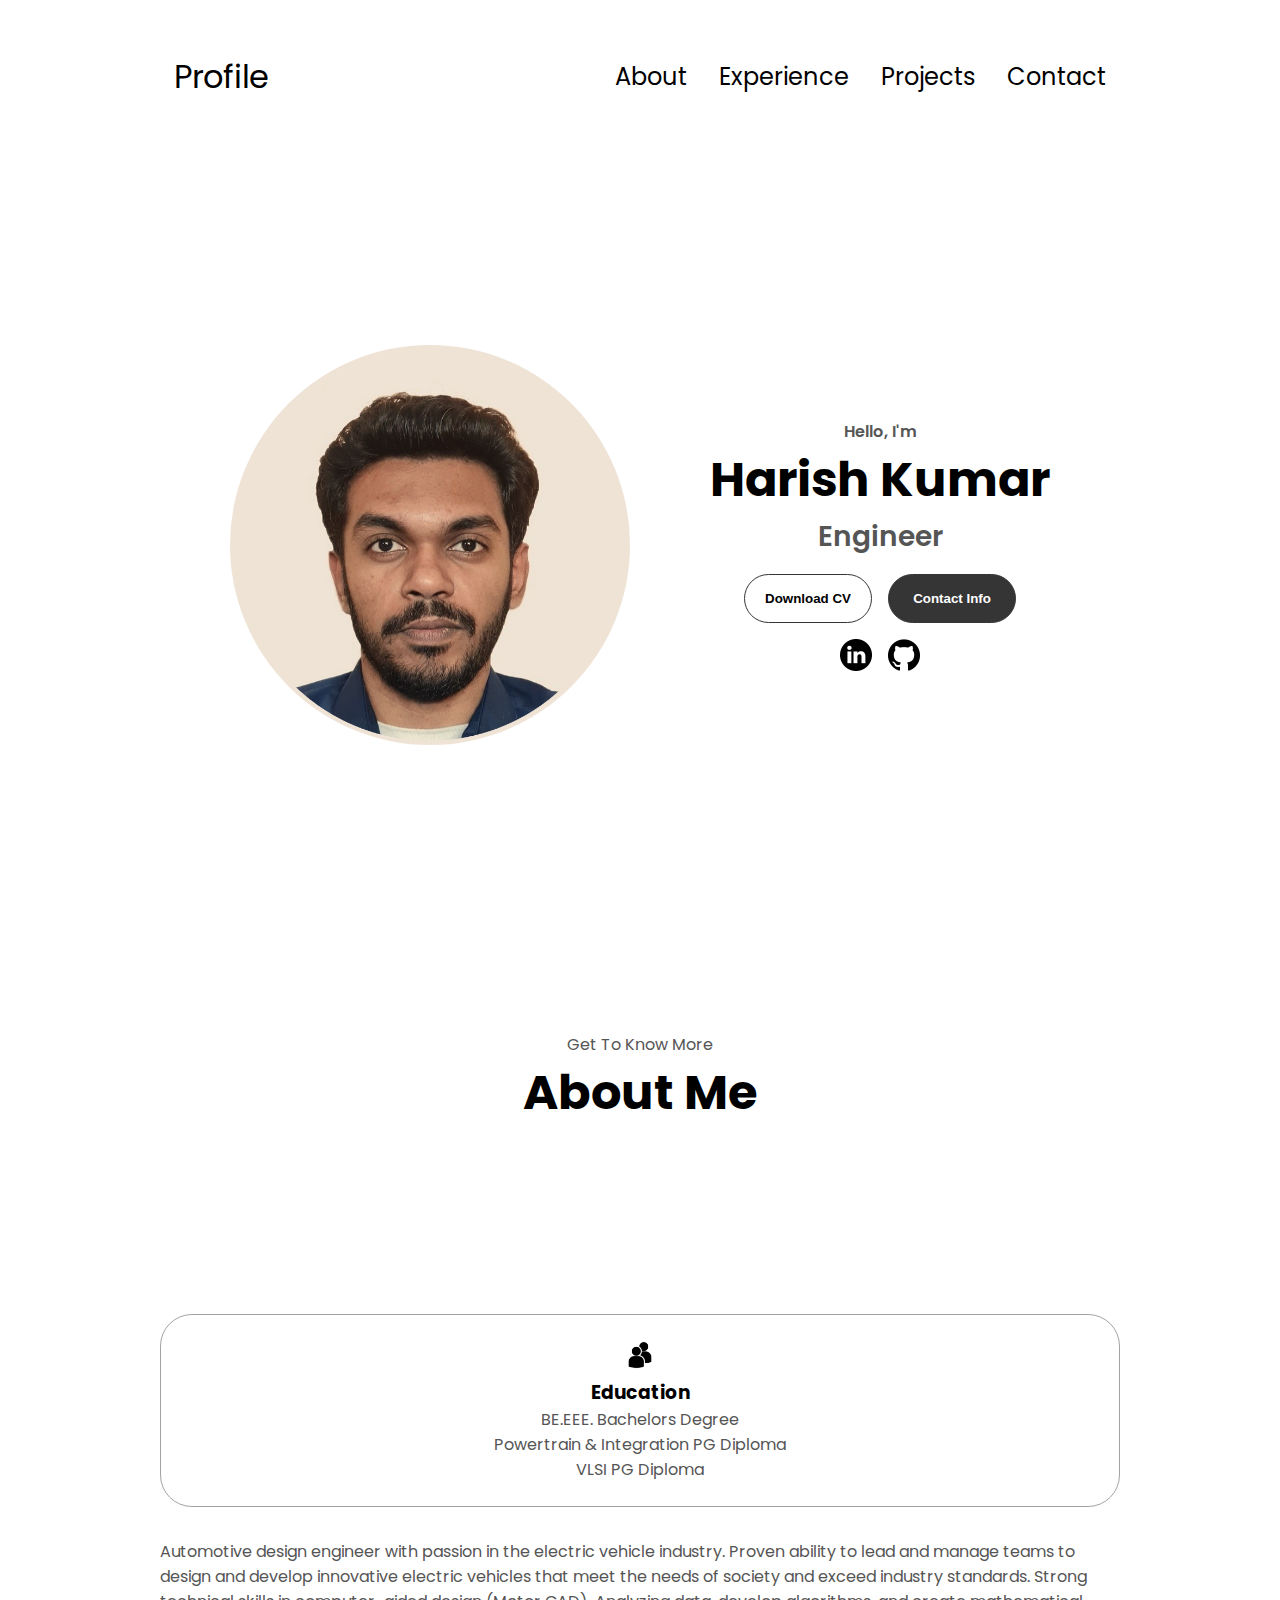
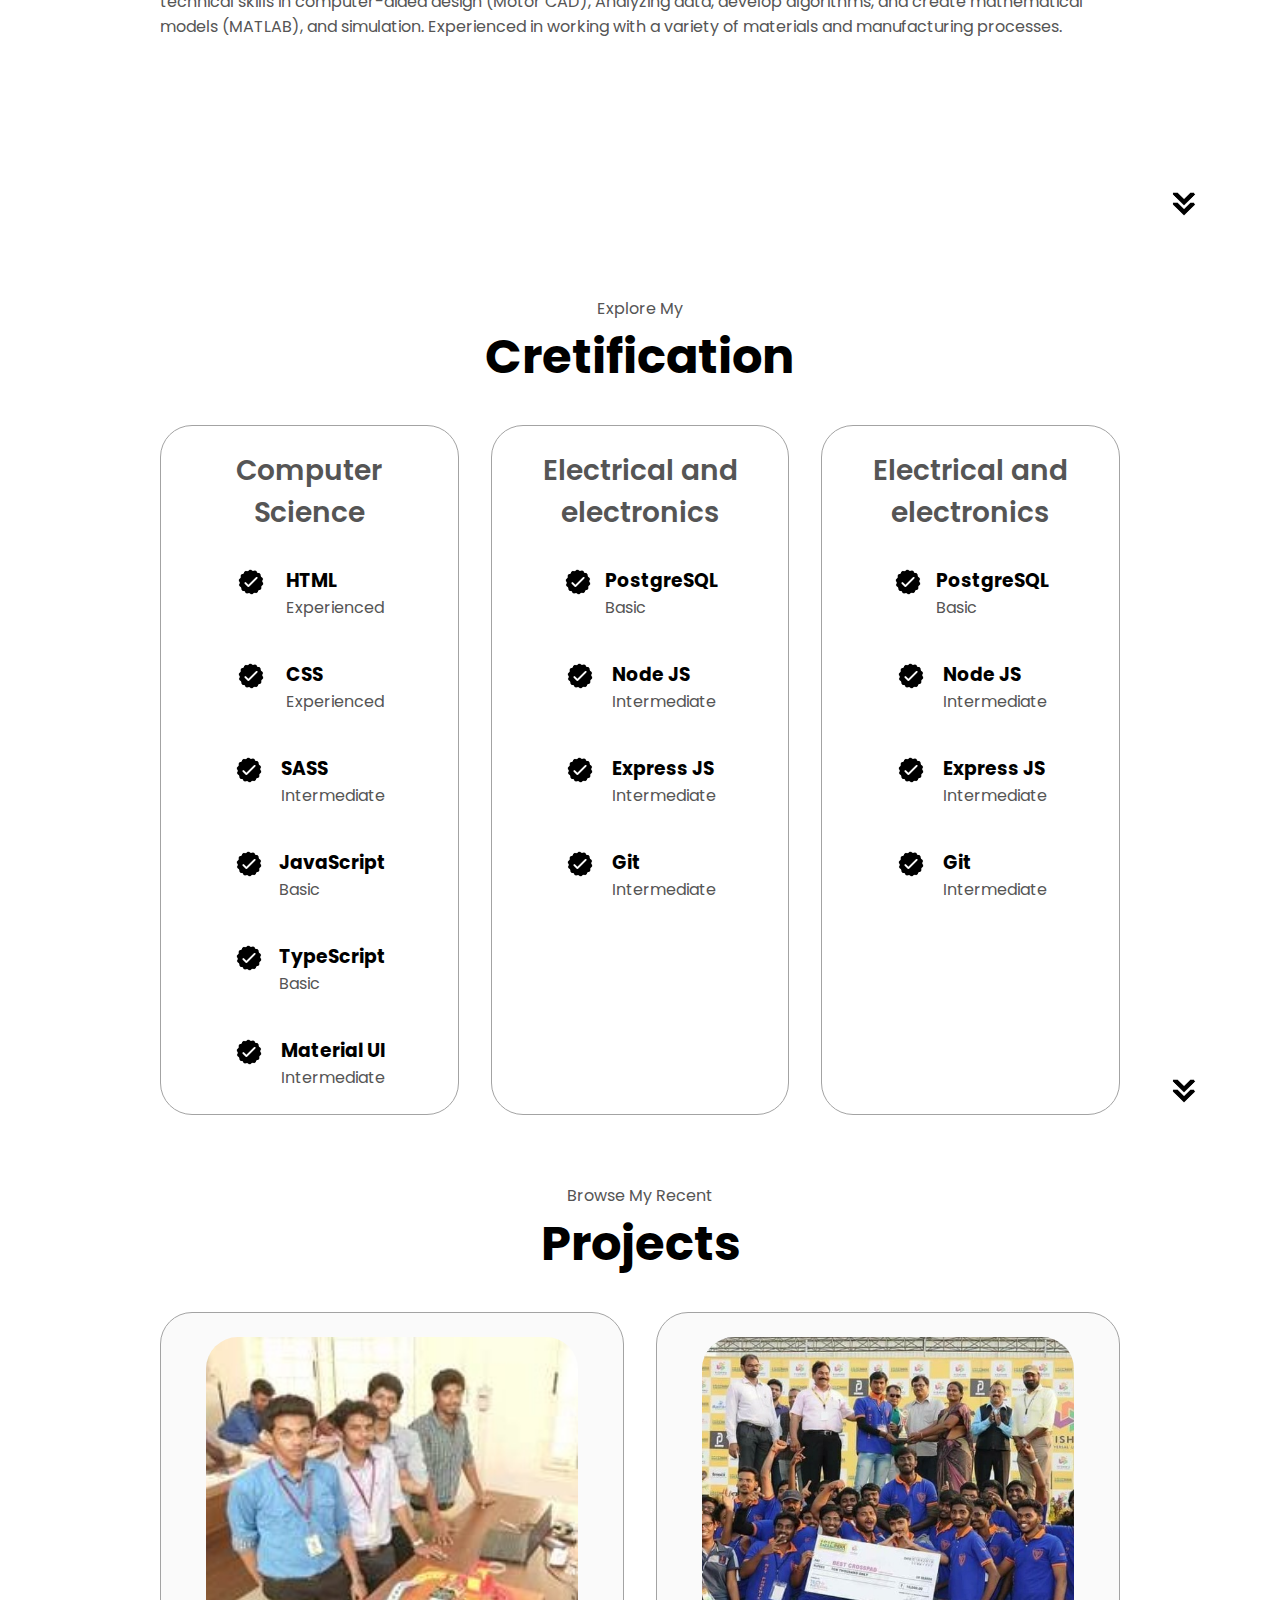
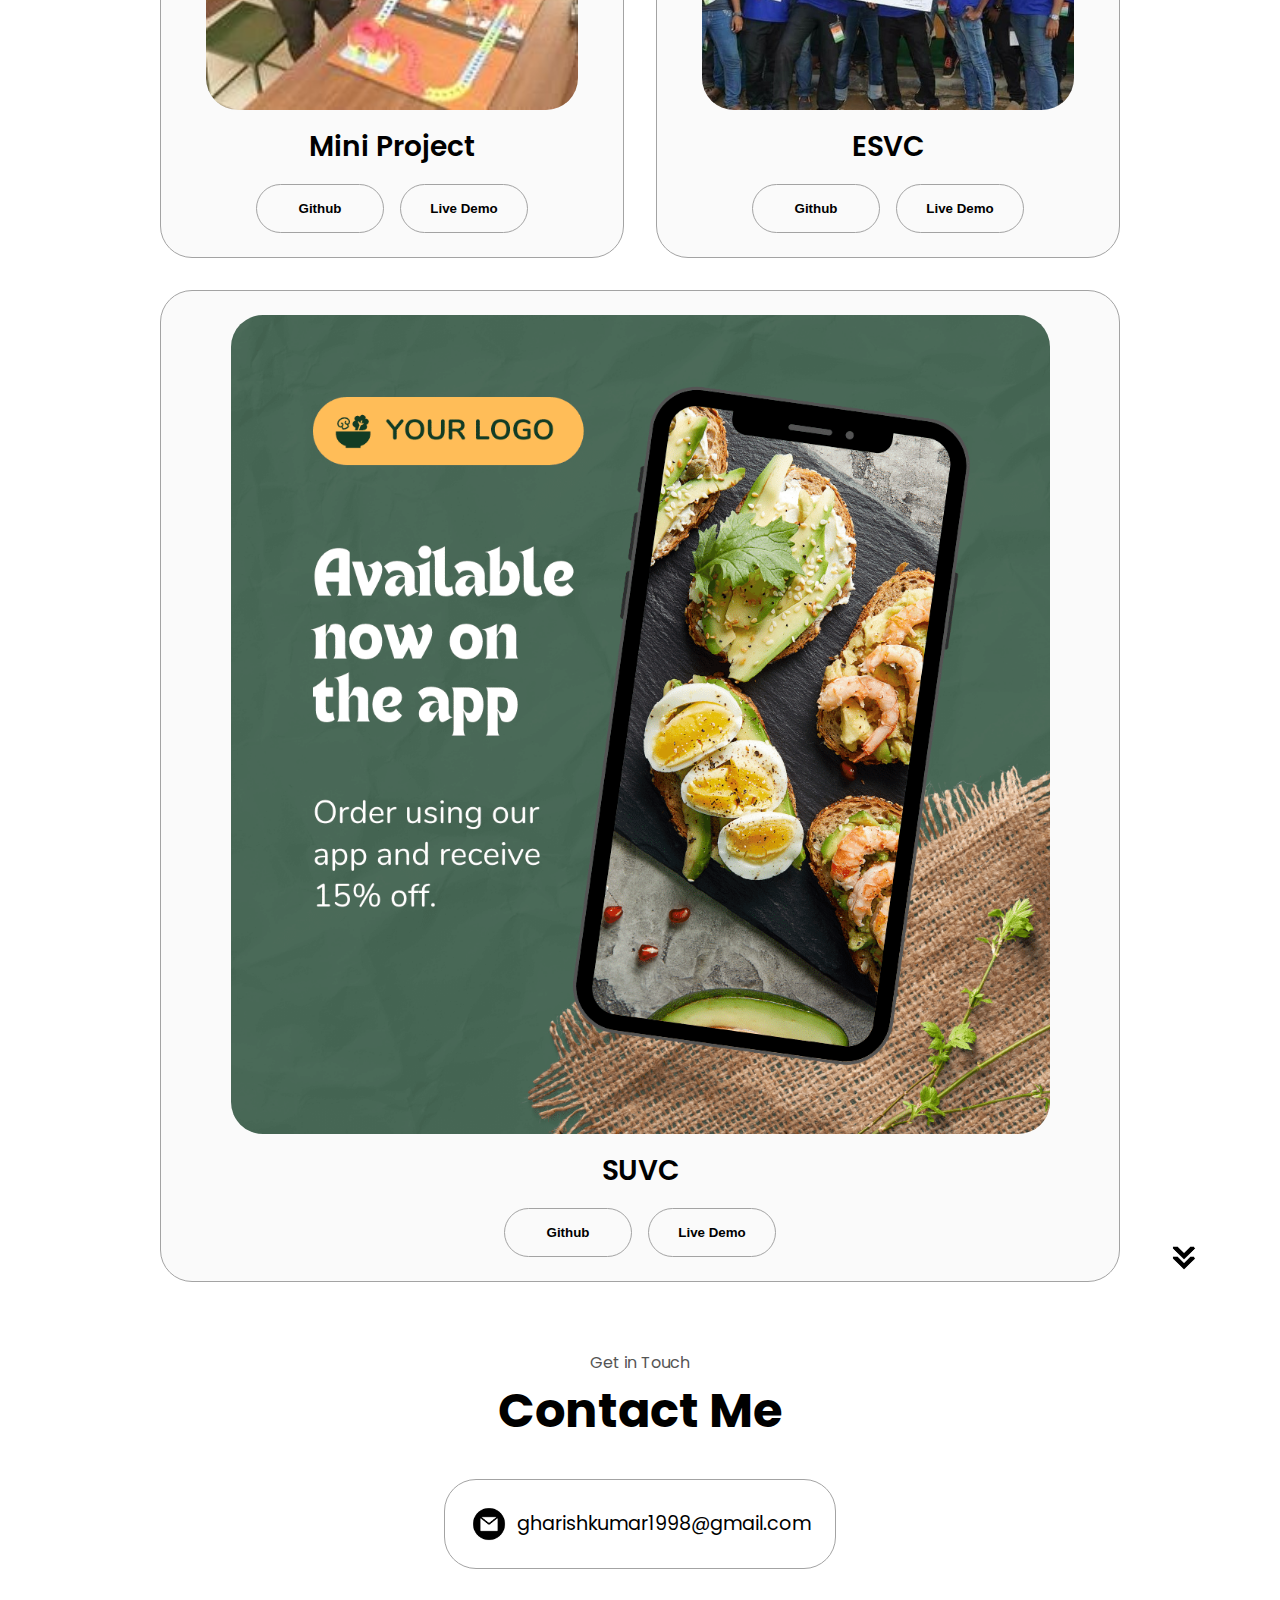
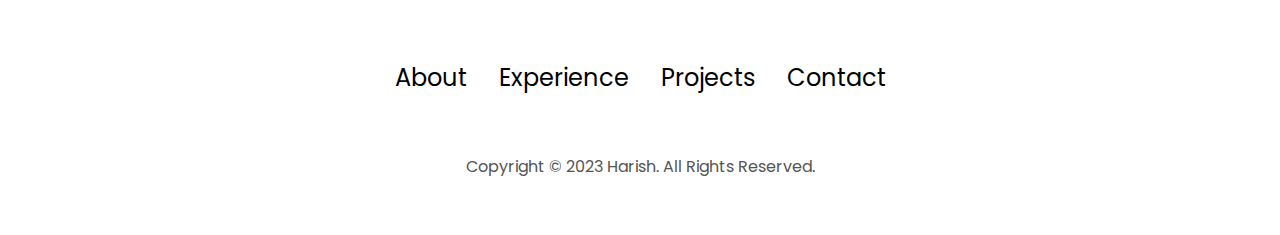
==== commit 4aafd46a: "corrected index.html" ====
--- a/index.html
+++ b/index.html
@@ -61,9 +61,6 @@
       <p class="section__text__p1">Get To Know More</p>
       <h1 class="title">About Me</h1>
       <div class="section-container">
-        <div class="section__pic-container">
-          <img src="./about-pic.jpg" alt="Profile picture" class="about-pic">
-        </div>
         <div class="about-details-container">
           <div class="about-containers">
             <!-- <div class="details-container">
@@ -75,16 +72,16 @@
               <img src="./education.png" alt="Education icon" class="icon">
               <h3>Education</h3>
               <p>BE.EEE. Bachelors Degree</p>
+              <p>Powertrain & Integration PG Diploma</p>
+              <p>VLSI PG Diploma</p>
             </div>
           </div>
           <div class="text-container">
             <p>
-              Lorem ipsum dolor sit amet consectetur adipisicing elit. Hic quis
-              reprehenderit et laborum, rem, dolore eum quod voluptate
-              exercitationem nobis, nihil esse debitis maxime facere minus sint
-              delectus velit in eos quo officiis explicabo deleniti dignissimos.
-              Eligendi illum libero dolorum cum laboriosam corrupti quidem,
-              reiciendis ea magnam? Nulla, impedit fuga!
+              Automotive design engineer with passion in the electric vehicle industry. Proven ability to lead 
+and manage teams to design and develop innovative electric vehicles that meet the needs of 
+society and exceed industry standards. Strong technical skills in computer-aided design (Motor CAD), Analyzing data, develop algorithms, and create mathematical models (MATLAB), and 
+simulation. Experienced in working with a variety of materials and manufacturing processes.
             </p>
           </div>
         </div>
@@ -97,7 +94,7 @@
       <div class="experience-details-container">
         <div class="about-containers">
           <div class="details-container">
-            <h2 class="experience-sub-title">Frontend Development</h2>
+            <h2 class="experience-sub-title">Computer Science</h2>
             <div class="article-container">
               <article>
                 <img src="./checkmark.png" alt="Experience icon" class="icon">
@@ -144,7 +141,40 @@
             </div>
           </div>
           <div class="details-container">
-            <h2 class="experience-sub-title">Frontend Development</h2>
+            <h2 class="experience-sub-title">Electrical and electronics</h2>
+            <div class="article-container">
+              <article>
+                <img src="./checkmark.png" alt="Experience icon" class="icon">
+                <div>
+                  <h3>PostgreSQL</h3>
+                  <p>Basic</p>
+                </div>
+              </article>
+              <article>
+                <img src="./checkmark.png" alt="Experience icon" class="icon">
+                <div>
+                  <h3>Node JS</h3>
+                  <p>Intermediate</p>
+                </div>
+              </article>
+              <article>
+                <img src="./checkmark.png" alt="Experience icon" class="icon">
+                <div>
+                  <h3>Express JS</h3>
+                  <p>Intermediate</p>
+                </div>
+              </article>
+              <article>
+                <img src="./checkmark.png" alt="Experience icon" class="icon">
+                <div>
+                  <h3>Git</h3>
+                  <p>Intermediate</p>
+                </div>
+              </article>
+            </div>
+          </div>
+          <div class="details-container">
+            <h2 class="experience-sub-title">Electrical and electronics</h2>
             <div class="article-container">
               <article>
                 <img src="./checkmark.png" alt="Experience icon" class="icon">
@@ -227,34 +257,8 @@
               </button>
             </div>
           </div>
-          <div class="details-container color-container">
-            <div class="article-container">
-              <img src="./project-3.png" alt="Project 3" class="project-img">
-            </div>
-            <h2 class="experience-sub-title project-title">Mini project</h2>
-            <div class="btn-container">
-              <button class="btn btn-color-2 project-btn" onclick="location.href=&#39;https://github.com/&#39;">
-                Github
-              </button>
-              <button class="btn btn-color-2 project-btn" onclick="location.href=&#39;https://github.com/&#39;">
-                Live Demo
-              </button>
-            </div>
-          </div>
-          <div class="details-container color-container">
-            <div class="article-container">
-              <img src="./project-3.png" alt="Project 3" class="project-img">
-            </div>
-            <h2 class="experience-sub-title project-title">Main Project</h2>
-            <div class="btn-container">
-              <button class="btn btn-color-2 project-btn" onclick="location.href=&#39;https://github.com/&#39;">
-                Github
-              </button>
-              <button class="btn btn-color-2 project-btn" onclick="location.href=&#39;https://github.com/&#39;">
-                Live Demo
-              </button>
-            </div>
-          </div>
+          
+          
         </div>
       </div>
       <img src="./arrow.png" alt="Arrow icon" class="icon arrow" onclick="location.href=&#39;./#contact&#39;">
@@ -265,12 +269,12 @@
       <div class="contact-info-upper-container">
         <div class="contact-info-container">
           <img src="./email.png" alt="Email icon" class="icon contact-icon email-icon">
-          <p><a href="mailto:examplemail@gmail.com">Example@gmail.com</a></p>
-        </div>
-        <div class="contact-info-container">
+          <p><a href="mailto:gharishkumar19998@gmail.com">gharishkumar1998@gmail.com</a></p>
+        </div>
+        <!-- <div class="contact-info-container">
           <img src="./linkedin.png" alt="LinkedIn icon" class="icon contact-icon">
           <p><a href="https://www.linkedin.com/">LinkedIn</a></p>
-        </div>
+        </div> -->
       </div>
     </section>
     <footer>
@@ -289,4 +293,4 @@
     <script src="./script.js"></script>
   
 
-</body></html>+</body></html>
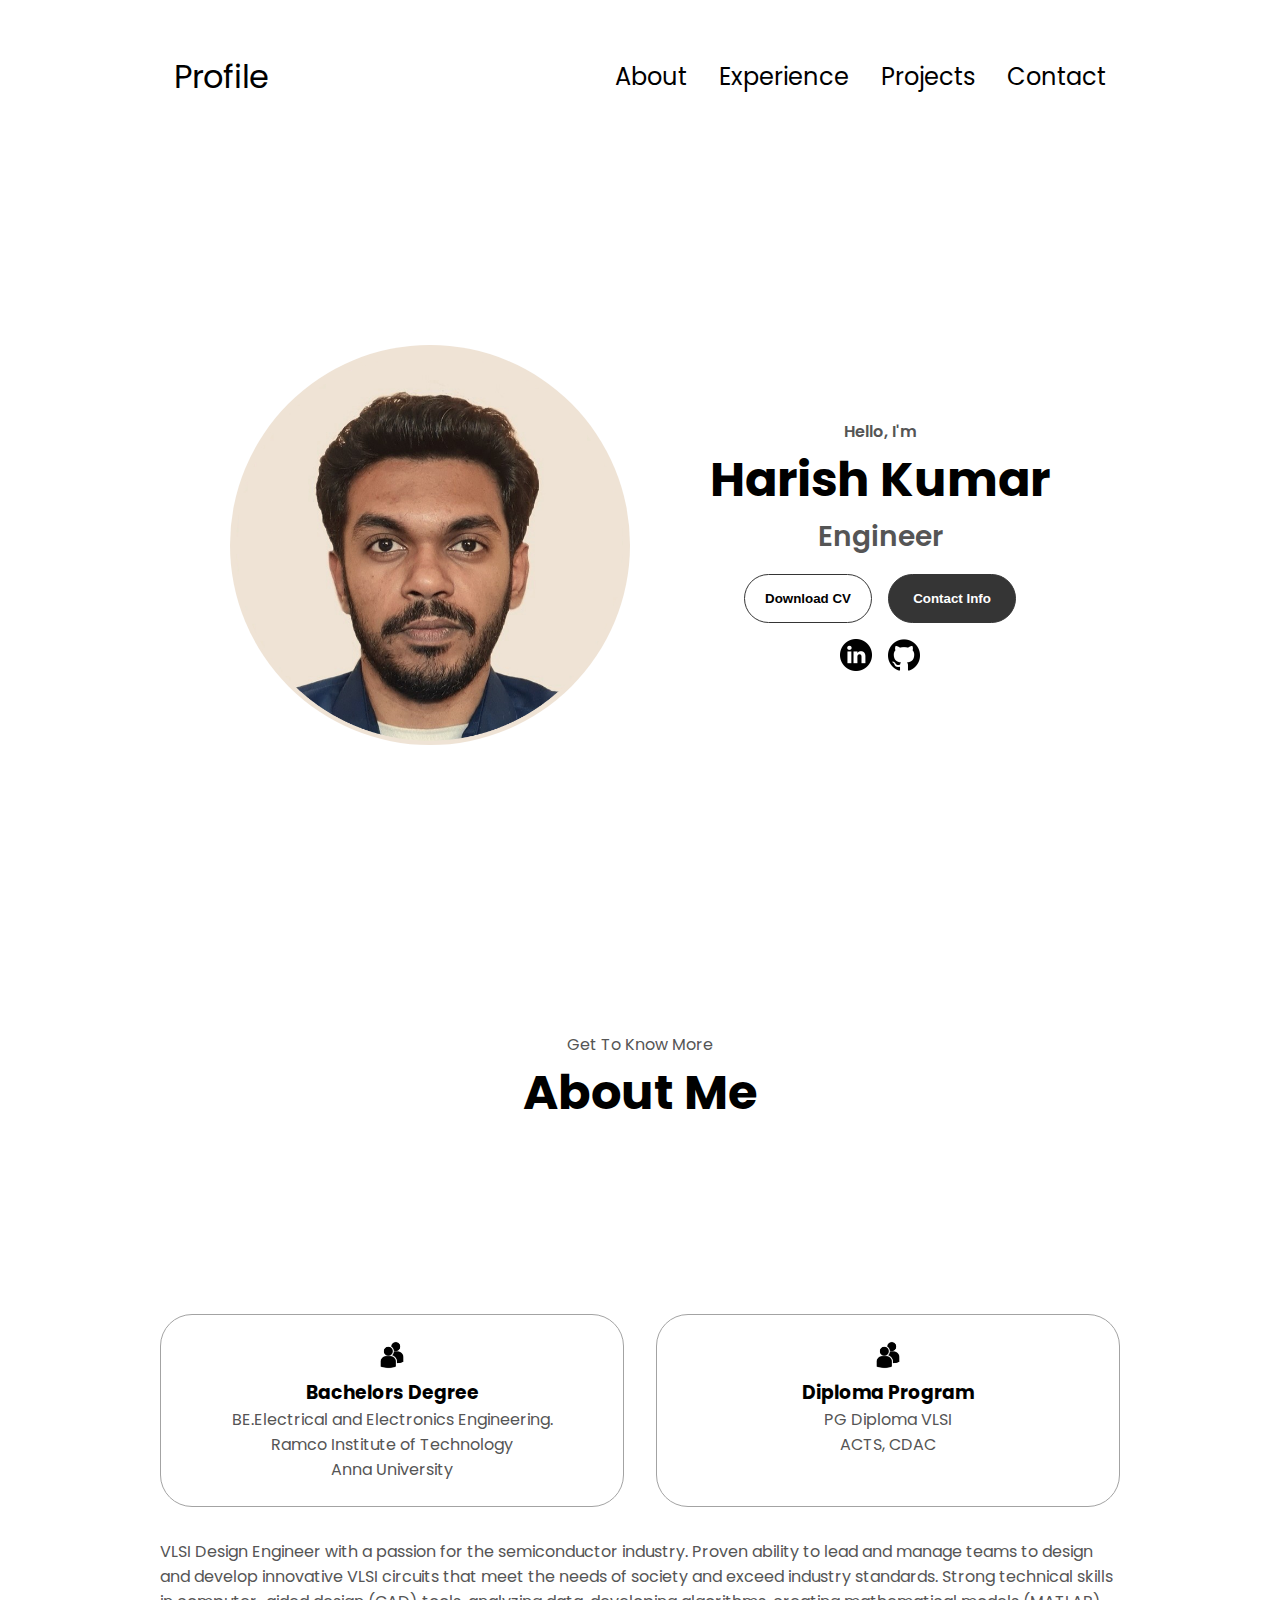
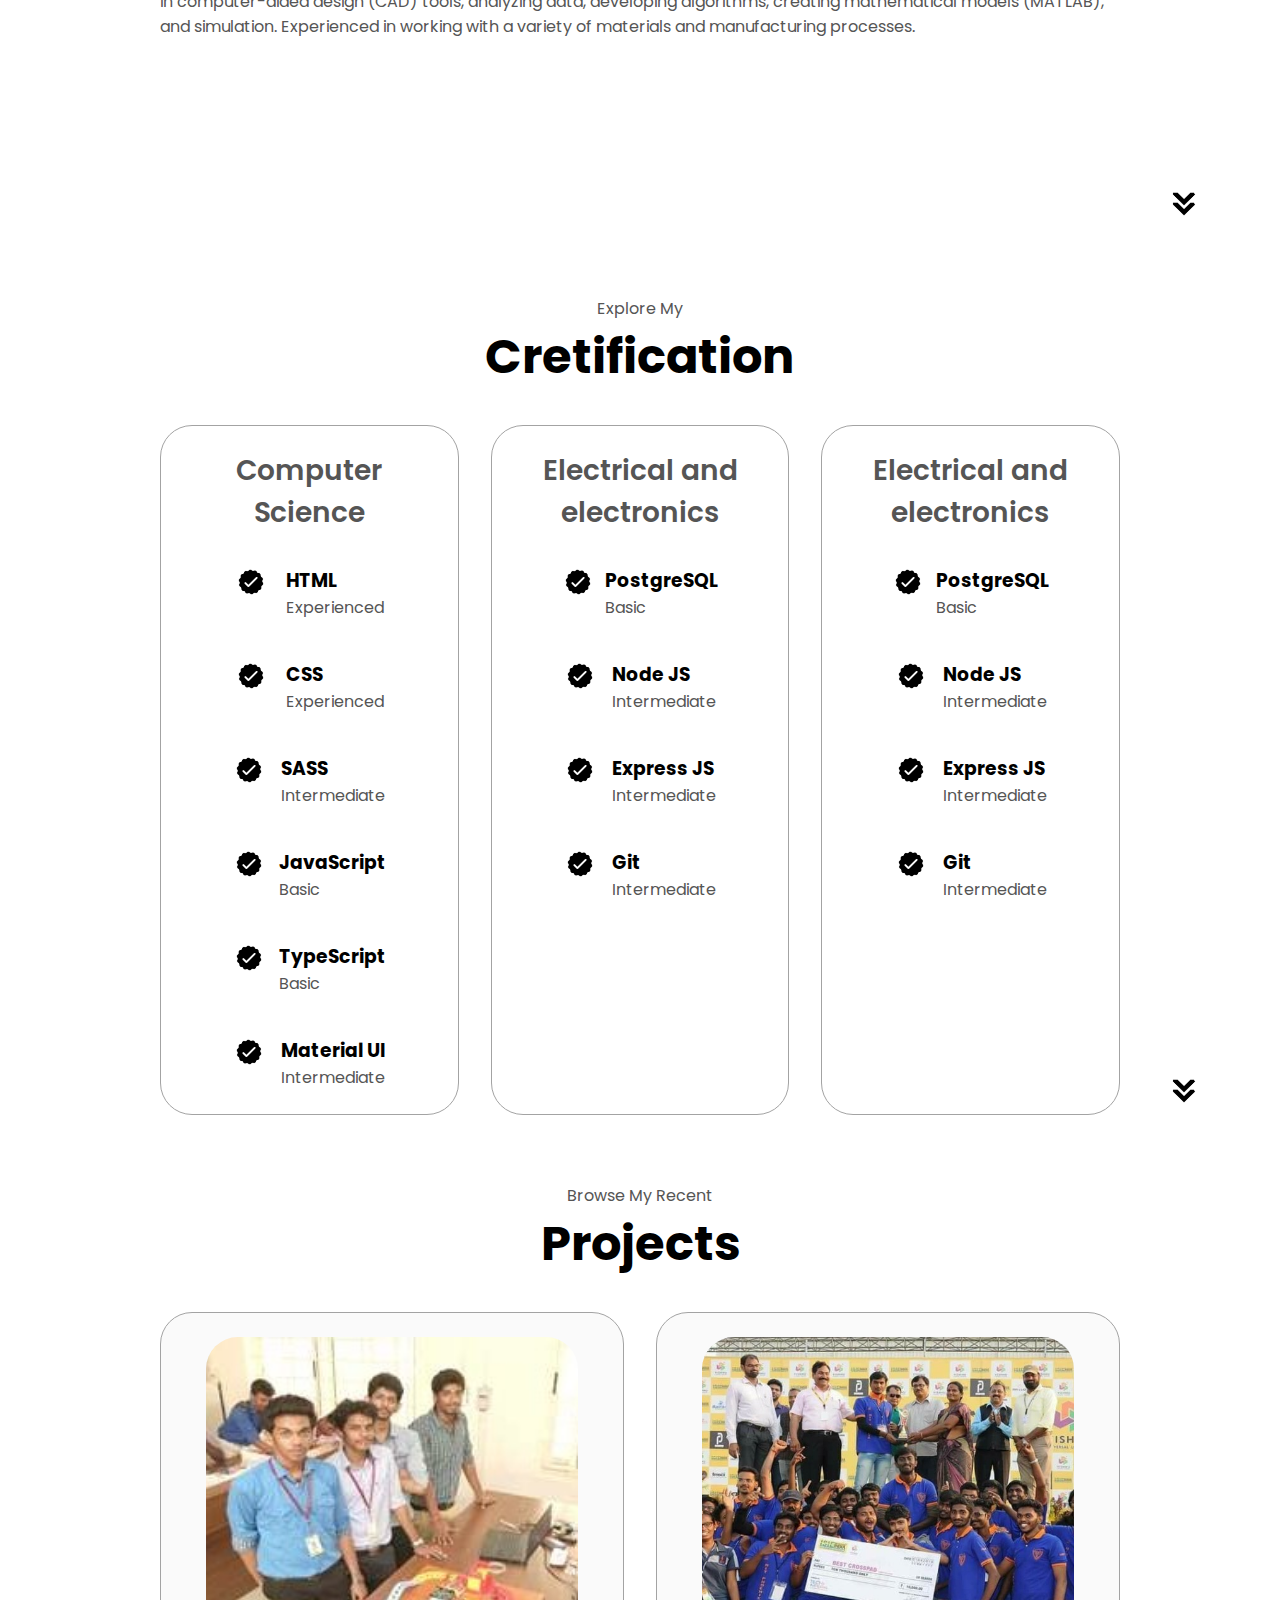
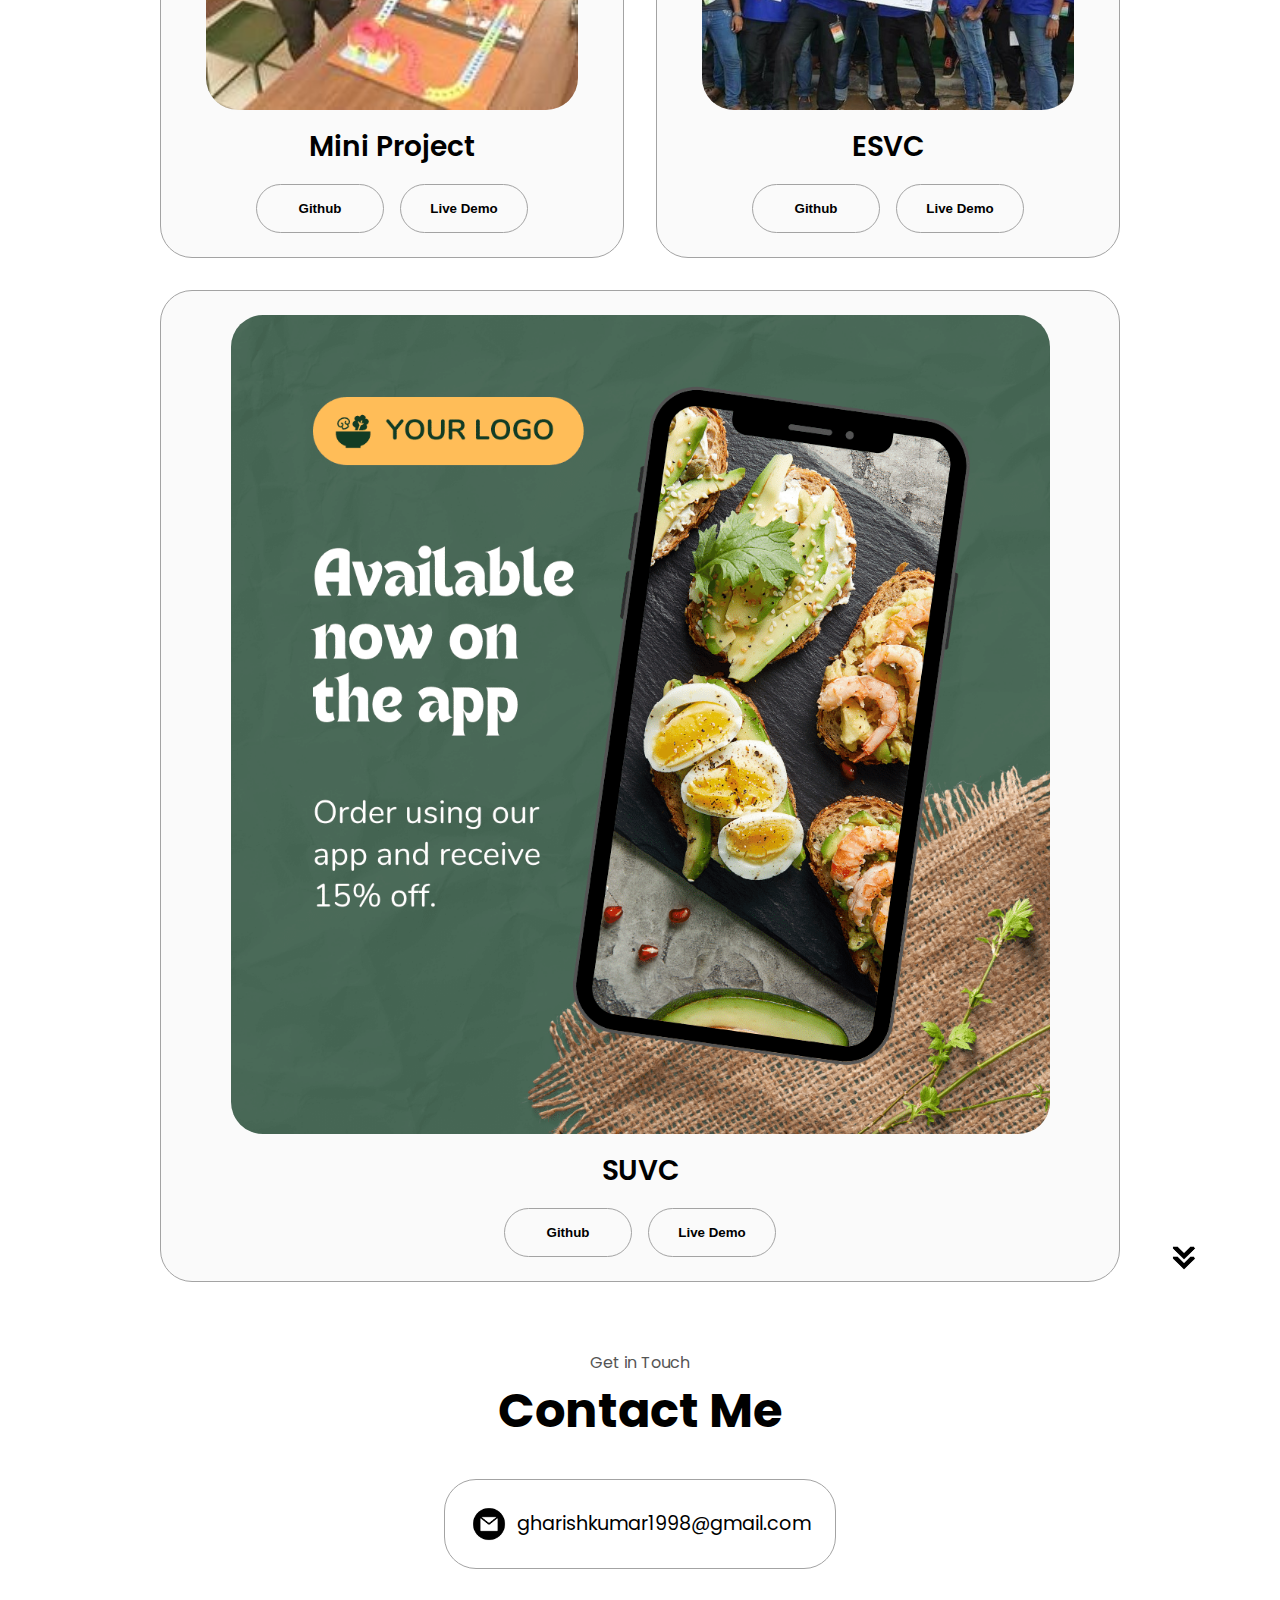
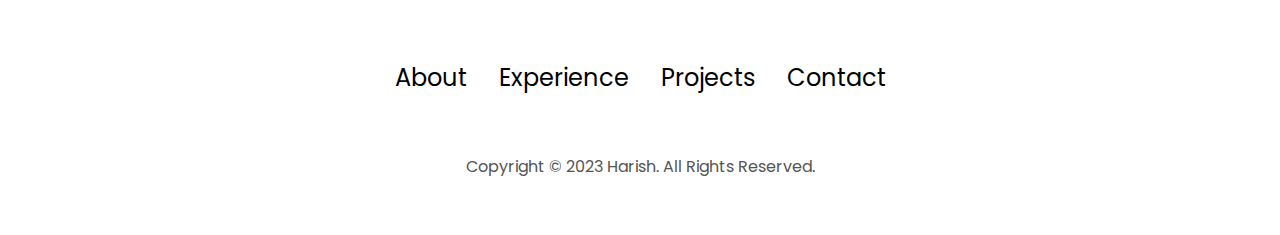
==== commit 187d7bc6: "education added in two tags" ====
--- a/index.html
+++ b/index.html
@@ -70,18 +70,21 @@
             </div> -->
             <div class="details-container">
               <img src="./education.png" alt="Education icon" class="icon">
-              <h3>Education</h3>
-              <p>BE.EEE. Bachelors Degree</p>
-              <p>Powertrain & Integration PG Diploma</p>
-              <p>VLSI PG Diploma</p>
+              <h3>Bachelors Degree</h3>
+              <p>BE.Electrical and Electronics Engineering.</p>
+              <p>Ramco Institute of Technology</p>
+              <p>Anna University</p>
+            </div>
+            <div class="details-container">
+              <img src="./education.png" alt="Education icon" class="icon">
+              <h3>Diploma Program</h3>
+              <p>PG Diploma VLSI</p>
+              <p>ACTS, CDAC</p>
             </div>
           </div>
           <div class="text-container">
             <p>
-              Automotive design engineer with passion in the electric vehicle industry. Proven ability to lead 
-and manage teams to design and develop innovative electric vehicles that meet the needs of 
-society and exceed industry standards. Strong technical skills in computer-aided design (Motor CAD), Analyzing data, develop algorithms, and create mathematical models (MATLAB), and 
-simulation. Experienced in working with a variety of materials and manufacturing processes.
+              VLSI Design Engineer with a passion for the semiconductor industry. Proven ability to lead and manage teams to design and develop innovative VLSI circuits that meet the needs of society and exceed industry standards. Strong technical skills in computer-aided design (CAD) tools, analyzing data, developing algorithms, creating mathematical models (MATLAB), and simulation. Experienced in working with a variety of materials and manufacturing processes. 
             </p>
           </div>
         </div>
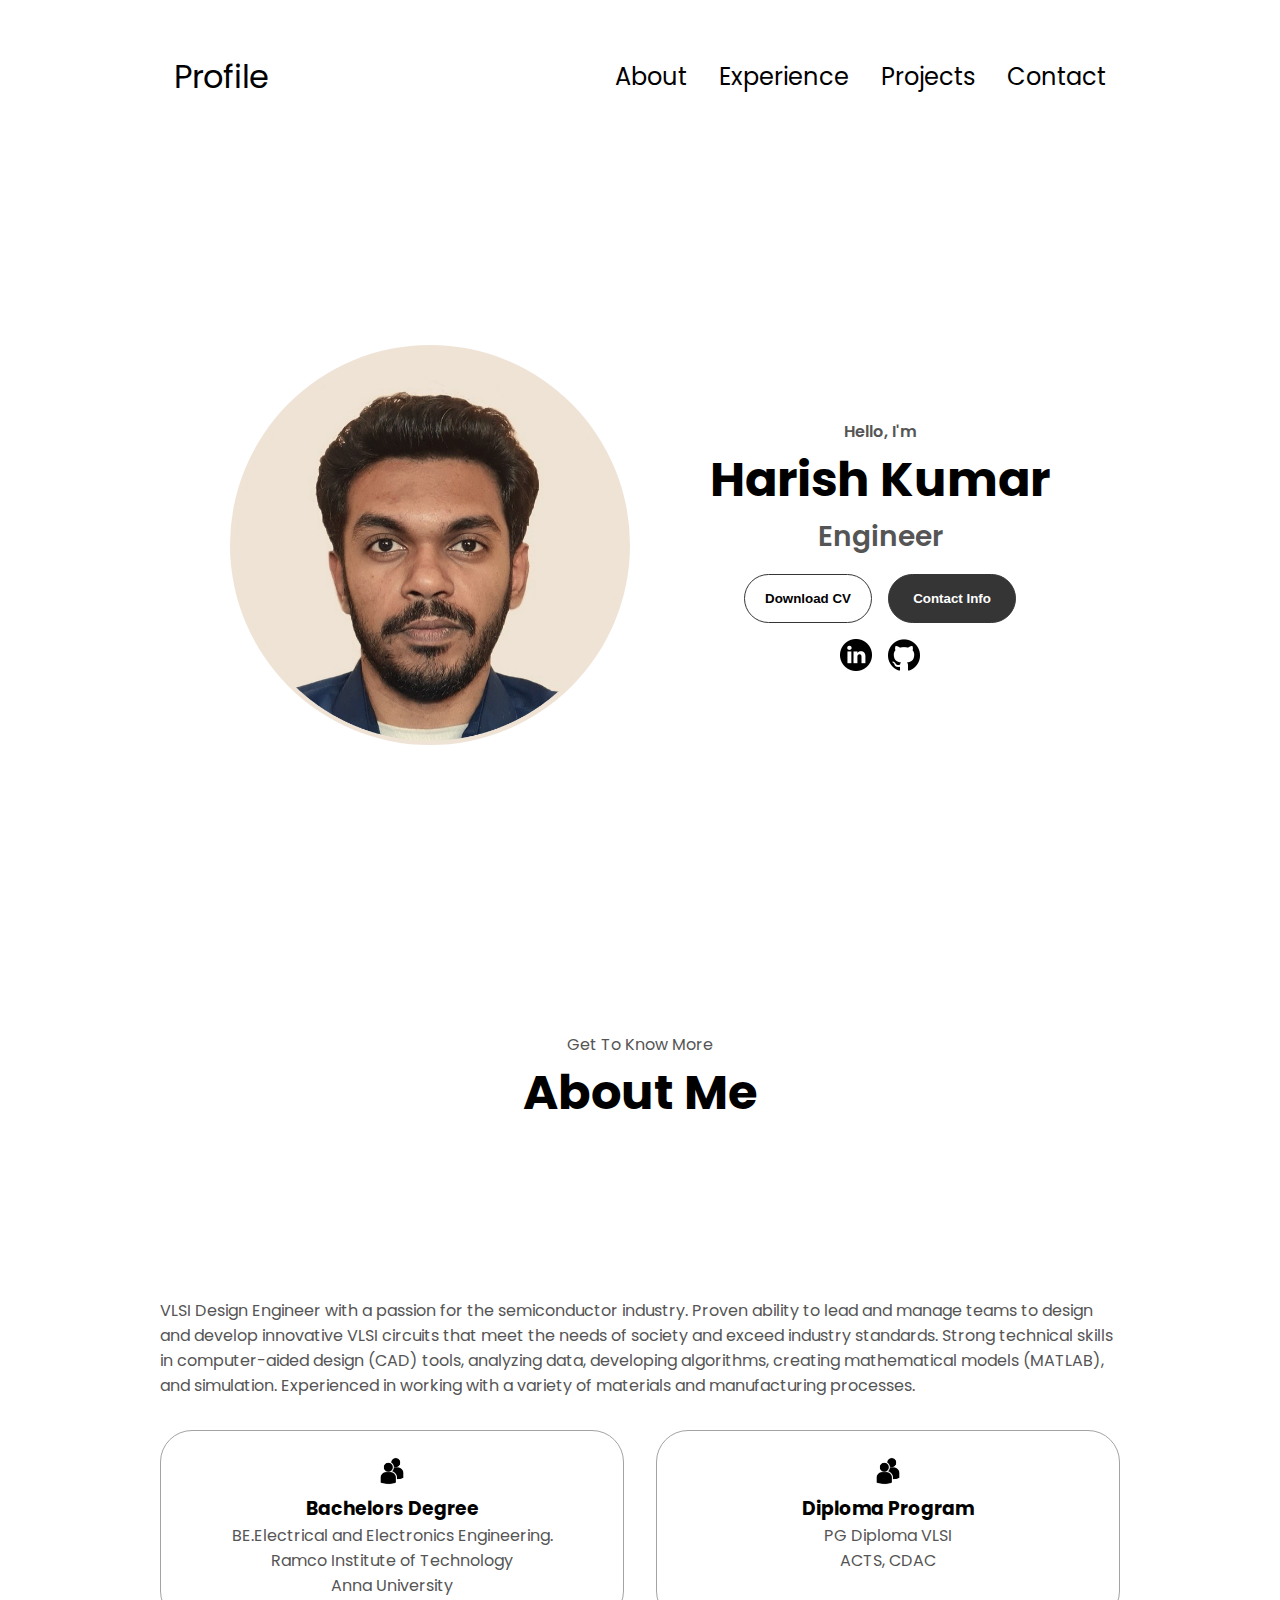
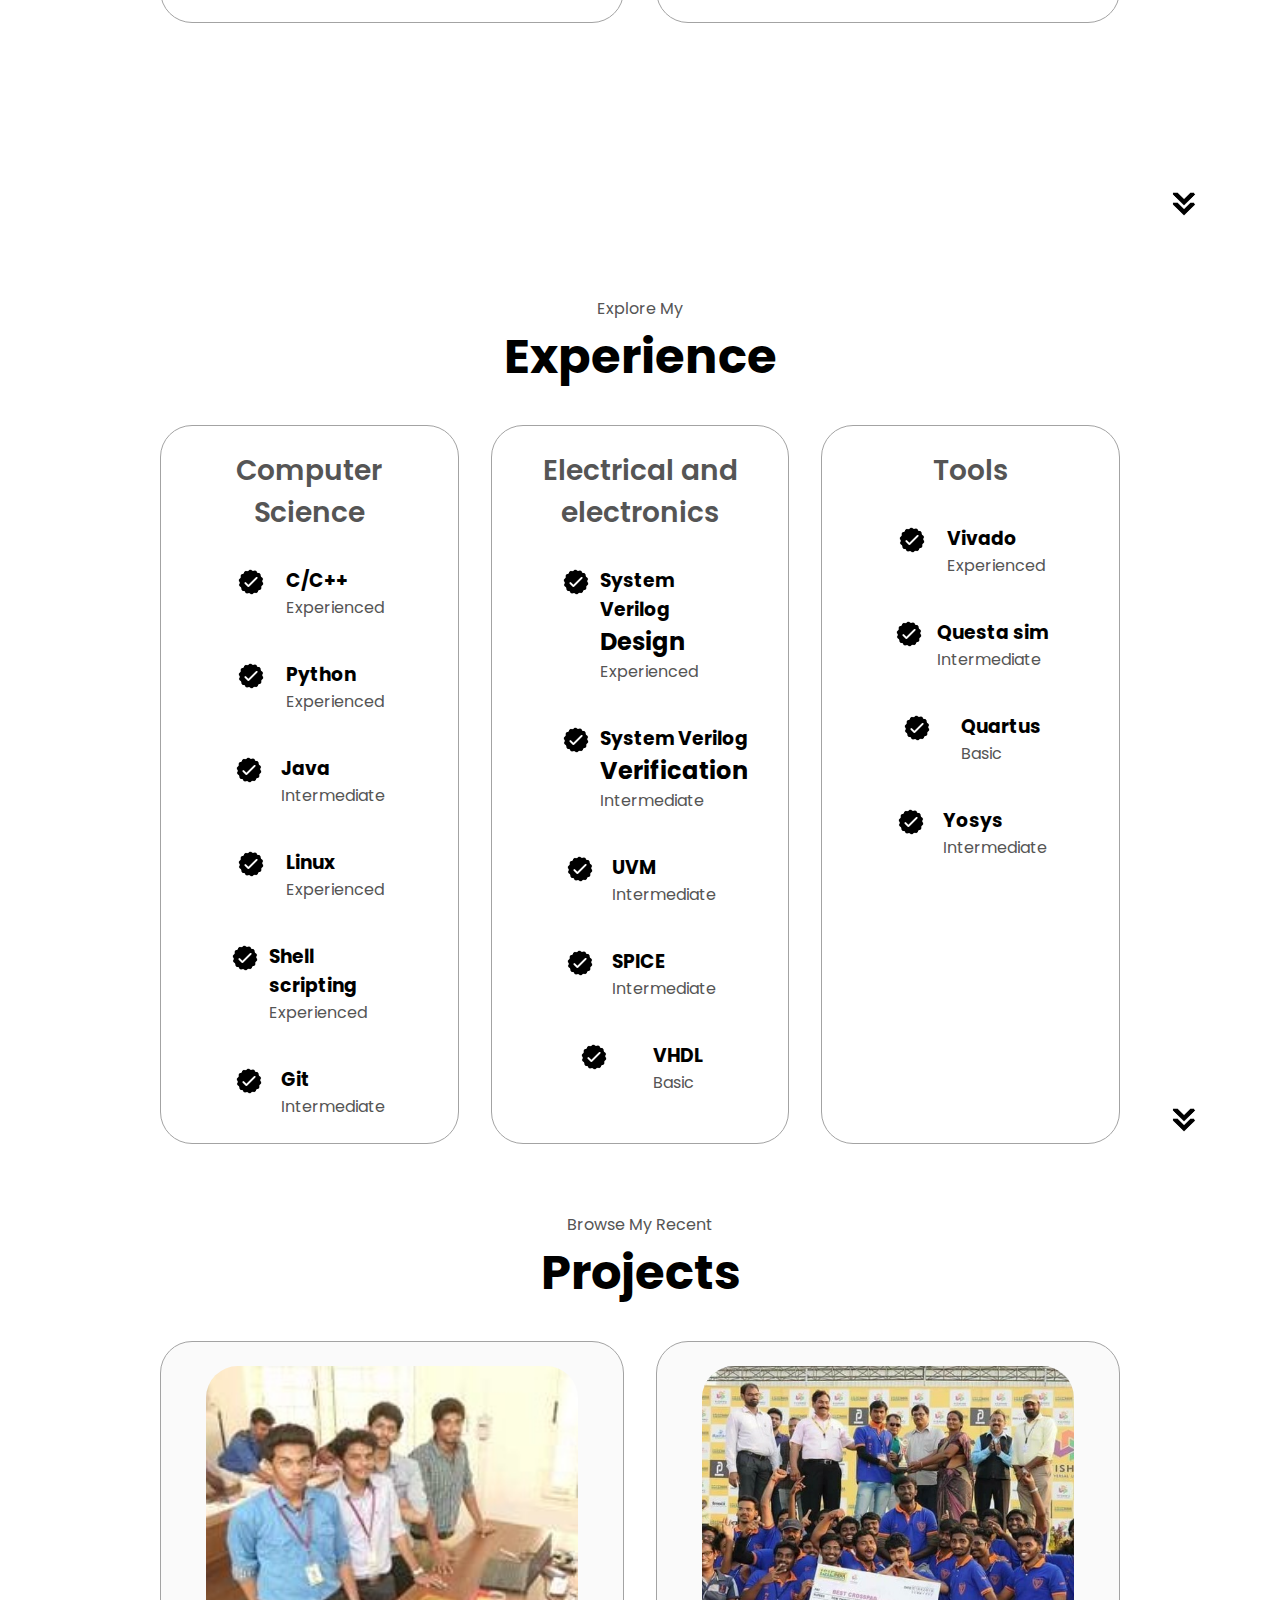
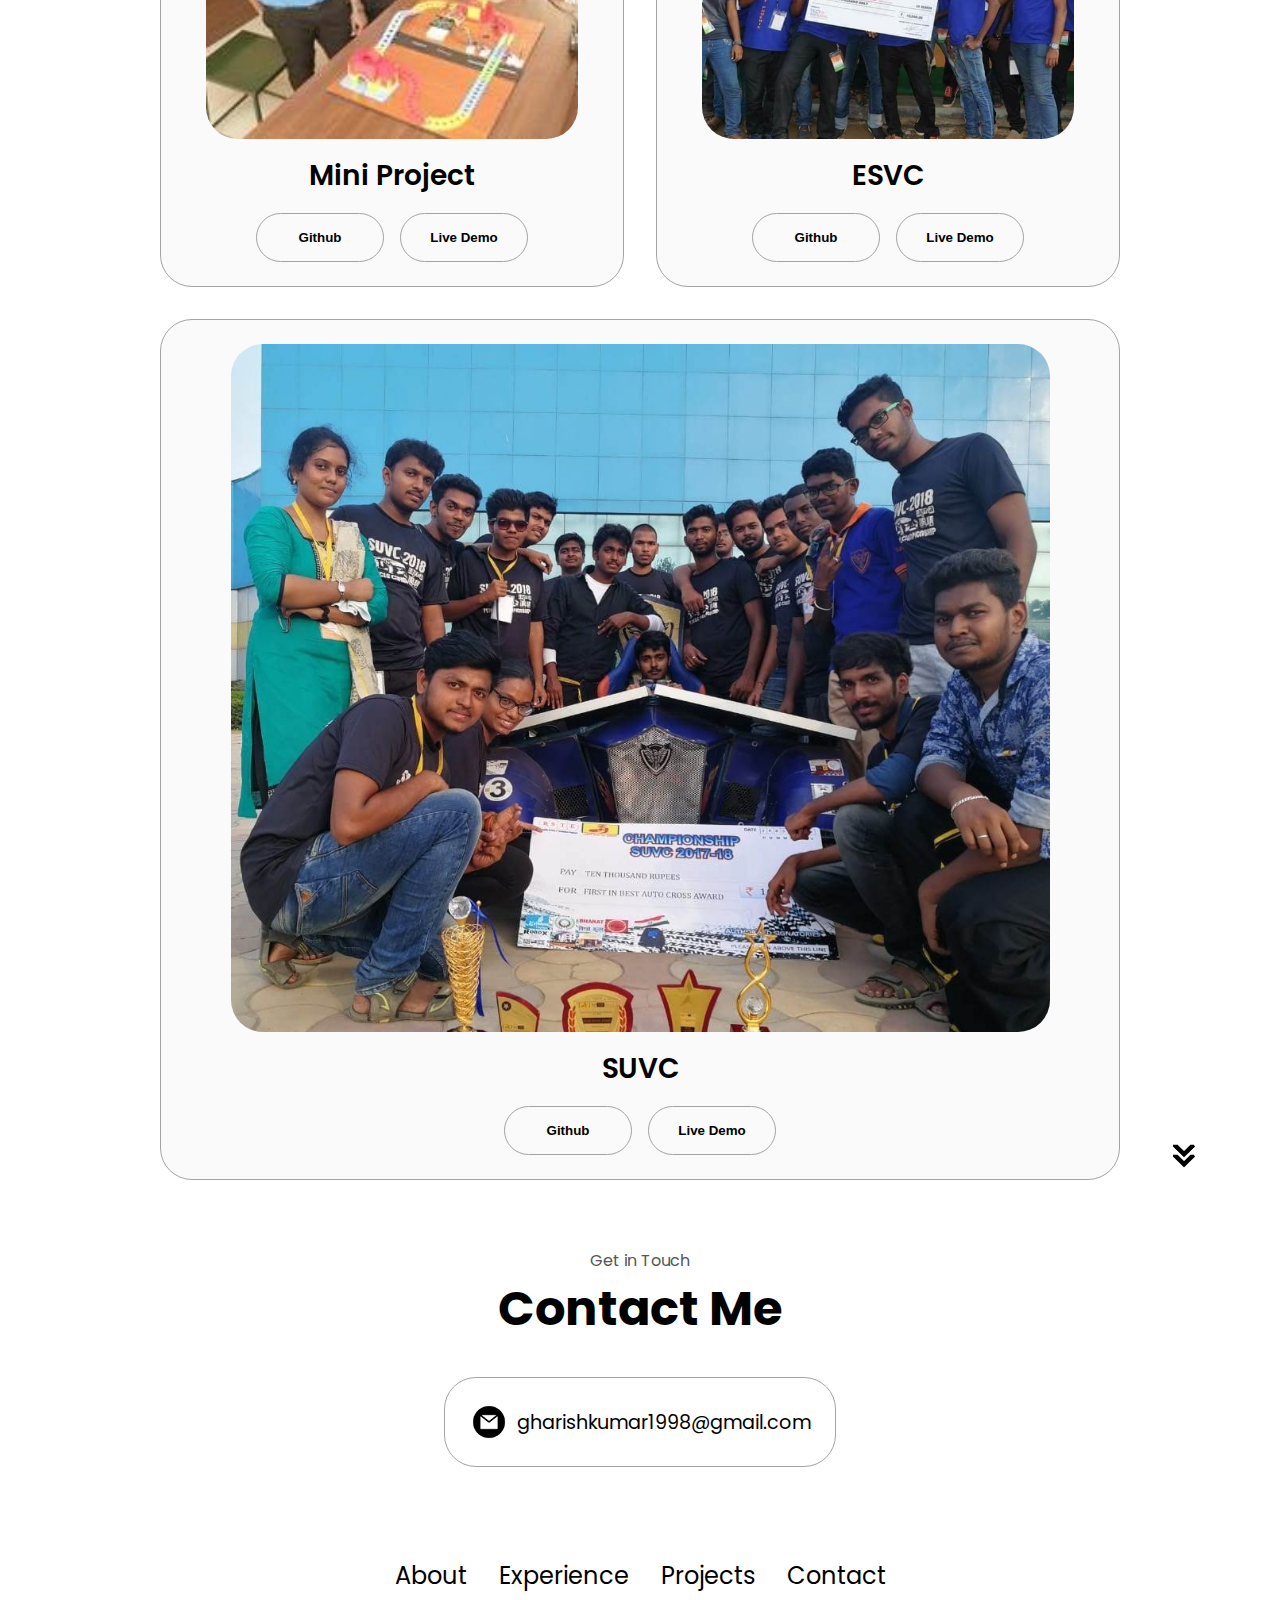
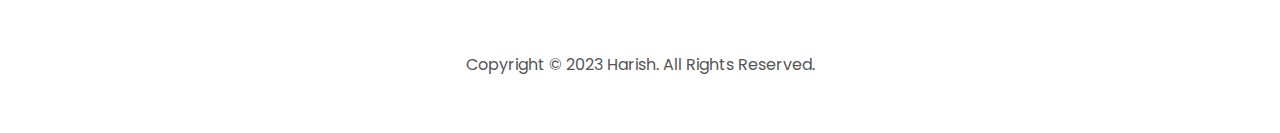
==== commit 655942b5: "update relavent skills" ====
--- a/index.html
+++ b/index.html
@@ -63,6 +63,11 @@
       <div class="section-container">
         <div class="about-details-container">
           <div class="about-containers">
+            <div class="text-container">
+              <p>
+                VLSI Design Engineer with a passion for the semiconductor industry. Proven ability to lead and manage teams to design and develop innovative VLSI circuits that meet the needs of society and exceed industry standards. Strong technical skills in computer-aided design (CAD) tools, analyzing data, developing algorithms, creating mathematical models (MATLAB), and simulation. Experienced in working with a variety of materials and manufacturing processes. 
+              </p>
+            </div>
             <!-- <div class="details-container">
               <img src="./experience.png" alt="Experience icon" class="icon">
               <h3>Experience</h3>
@@ -82,18 +87,13 @@
               <p>ACTS, CDAC</p>
             </div>
           </div>
-          <div class="text-container">
-            <p>
-              VLSI Design Engineer with a passion for the semiconductor industry. Proven ability to lead and manage teams to design and develop innovative VLSI circuits that meet the needs of society and exceed industry standards. Strong technical skills in computer-aided design (CAD) tools, analyzing data, developing algorithms, creating mathematical models (MATLAB), and simulation. Experienced in working with a variety of materials and manufacturing processes. 
-            </p>
-          </div>
         </div>
       </div>
       <img src="./arrow.png" alt="Arrow icon" class="icon arrow" onclick="location.href=&#39;./#experience&#39;">
     </section>
     <section id="experience">
       <p class="section__text__p1">Explore My</p>
-      <h1 class="title">Cretification</h1>
+      <h1 class="title">Experience</h1>
       <div class="experience-details-container">
         <div class="about-containers">
           <div class="details-container">
@@ -102,42 +102,42 @@
               <article>
                 <img src="./checkmark.png" alt="Experience icon" class="icon">
                 <div>
-                  <h3>HTML</h3>
-                  <p>Experienced</p>
-                </div>
-              </article>
-              <article>
-                <img src="./checkmark.png" alt="Experience icon" class="icon">
-                <div>
-                  <h3>CSS</h3>
-                  <p>Experienced</p>
-                </div>
-              </article>
-              <article>
-                <img src="./checkmark.png" alt="Experience icon" class="icon">
-                <div>
-                  <h3>SASS</h3>
-                  <p>Intermediate</p>
-                </div>
-              </article>
-              <article>
-                <img src="./checkmark.png" alt="Experience icon" class="icon">
-                <div>
-                  <h3>JavaScript</h3>
-                  <p>Basic</p>
-                </div>
-              </article>
-              <article>
-                <img src="./checkmark.png" alt="Experience icon" class="icon">
-                <div>
-                  <h3>TypeScript</h3>
-                  <p>Basic</p>
-                </div>
-              </article>
-              <article>
-                <img src="./checkmark.png" alt="Experience icon" class="icon">
-                <div>
-                  <h3>Material UI</h3>
+                  <h3>C/C++</h3>
+                  <p>Experienced</p>
+                </div>
+              </article>
+              <article>
+                <img src="./checkmark.png" alt="Experience icon" class="icon">
+                <div>
+                  <h3>Python</h3>
+                  <p>Experienced</p>
+                </div>
+              </article>
+              <article>
+                <img src="./checkmark.png" alt="Experience icon" class="icon">
+                <div>
+                  <h3>Java</h3>
+                  <p>Intermediate</p>
+                </div>
+              </article>
+              <article>
+                <img src="./checkmark.png" alt="Experience icon" class="icon">
+                <div>
+                  <h3>Linux</h3>
+                  <p>Experienced</p>
+                </div>
+              </article>
+              <article>
+                <img src="./checkmark.png" alt="Experience icon" class="icon">
+                <div>
+                  <h3>Shell scripting</h3>
+                  <p>Experienced</p>
+                </div>
+              </article>
+              <article>
+                <img src="./checkmark.png" alt="Experience icon" class="icon">
+                <div>
+                  <h3>Git</h3>
                   <p>Intermediate</p>
                 </div>
               </article>
@@ -149,61 +149,70 @@
               <article>
                 <img src="./checkmark.png" alt="Experience icon" class="icon">
                 <div>
-                  <h3>PostgreSQL</h3>
+                  <h3>System Verilog</h3>
+                  <h2>Design</h2>
+                  <p>Experienced</p>
+                </div>
+              </article>
+              <article>
+                <img src="./checkmark.png" alt="Experience icon" class="icon">
+                <div>
+                  <h3>System Verilog</h3>
+                  <h2>Verification</h2>
+                  <p>Intermediate</p>
+                </div>
+              </article>
+              <article>
+                <img src="./checkmark.png" alt="Experience icon" class="icon">
+                <div>
+                  <h3>UVM</h3>
+                  <p>Intermediate</p>
+                </div>
+              </article>
+              <article>
+                <img src="./checkmark.png" alt="Experience icon" class="icon">
+                <div>
+                  <h3>SPICE</h3>
+                  <p>Intermediate</p>
+                </div>
+              </article>
+              <article>
+                <img src="./checkmark.png" alt="Experience icon" class="icon">
+                <div>
+                  <h3>VHDL</h3>
                   <p>Basic</p>
                 </div>
               </article>
-              <article>
-                <img src="./checkmark.png" alt="Experience icon" class="icon">
-                <div>
-                  <h3>Node JS</h3>
-                  <p>Intermediate</p>
-                </div>
-              </article>
-              <article>
-                <img src="./checkmark.png" alt="Experience icon" class="icon">
-                <div>
-                  <h3>Express JS</h3>
-                  <p>Intermediate</p>
-                </div>
-              </article>
-              <article>
-                <img src="./checkmark.png" alt="Experience icon" class="icon">
-                <div>
-                  <h3>Git</h3>
-                  <p>Intermediate</p>
-                </div>
-              </article>
             </div>
           </div>
           <div class="details-container">
-            <h2 class="experience-sub-title">Electrical and electronics</h2>
-            <div class="article-container">
-              <article>
-                <img src="./checkmark.png" alt="Experience icon" class="icon">
-                <div>
-                  <h3>PostgreSQL</h3>
+            <h2 class="experience-sub-title">Tools</h2>
+            <div class="article-container">
+              <article>
+                <img src="./checkmark.png" alt="Experience icon" class="icon">
+                <div>
+                  <h3>Vivado</h3>
+                  <p>Experienced</p>
+                </div>
+              </article>
+              <article>
+                <img src="./checkmark.png" alt="Experience icon" class="icon">
+                <div>
+                  <h3>Questa sim</h3>
+                  <p>Intermediate</p>
+                </div>
+              </article>
+              <article>
+                <img src="./checkmark.png" alt="Experience icon" class="icon">
+                <div>
+                  <h3>Quartus</h3>
                   <p>Basic</p>
                 </div>
               </article>
               <article>
                 <img src="./checkmark.png" alt="Experience icon" class="icon">
                 <div>
-                  <h3>Node JS</h3>
-                  <p>Intermediate</p>
-                </div>
-              </article>
-              <article>
-                <img src="./checkmark.png" alt="Experience icon" class="icon">
-                <div>
-                  <h3>Express JS</h3>
-                  <p>Intermediate</p>
-                </div>
-              </article>
-              <article>
-                <img src="./checkmark.png" alt="Experience icon" class="icon">
-                <div>
-                  <h3>Git</h3>
+                  <h3>Yosys</h3>
                   <p>Intermediate</p>
                 </div>
               </article>
@@ -248,7 +257,7 @@
           </div>
           <div class="details-container color-container">
             <div class="article-container">
-              <img src="./project-3.png" alt="Project 3" class="project-img">
+              <img src="./project-3.jpg" alt="Project 3" class="project-img">
             </div>
             <h2 class="experience-sub-title project-title">SUVC</h2>
             <div class="btn-container">
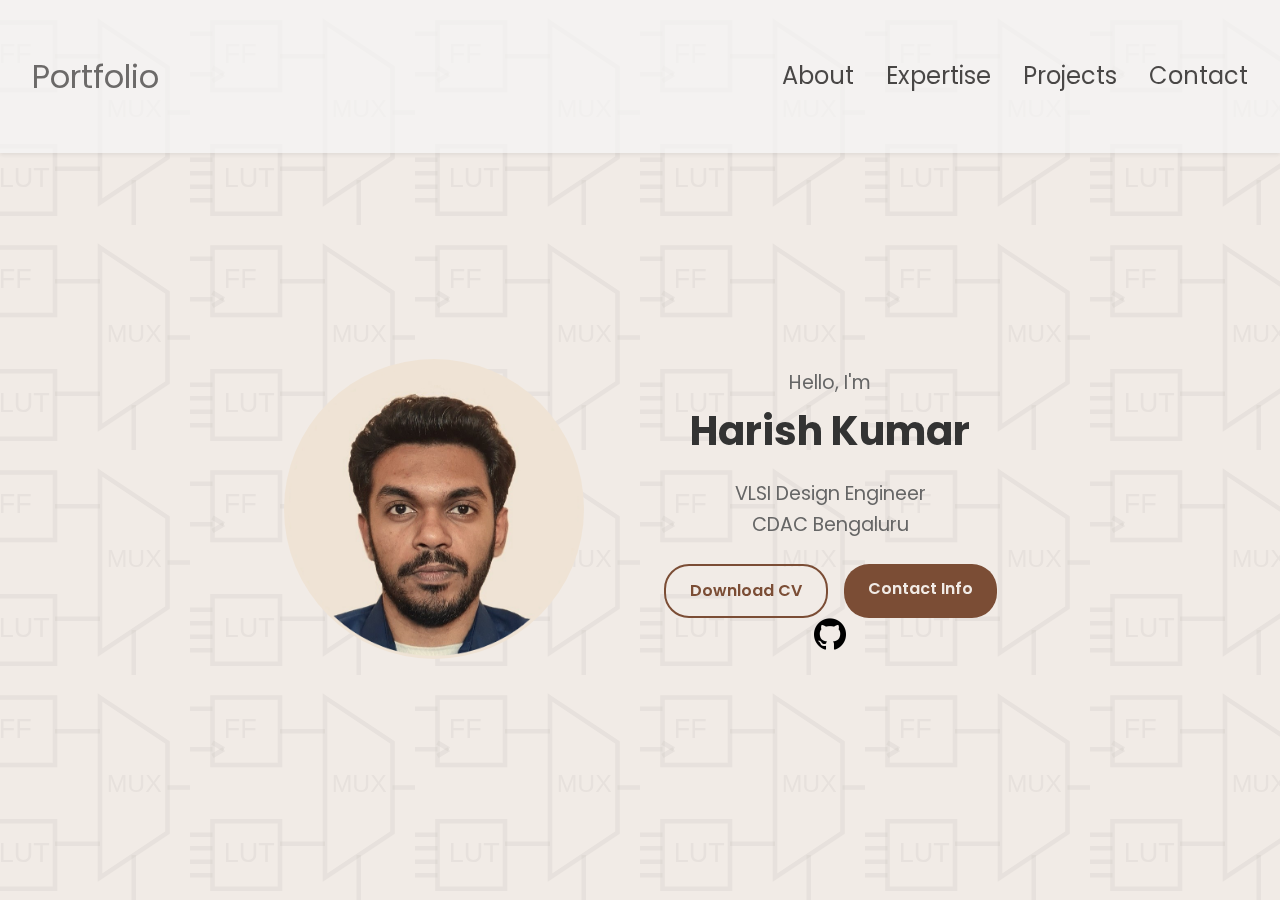
==== commit 2d82d86c: "new style" ====
--- a/index.html
+++ b/index.html
@@ -1,308 +1,197 @@
 <!DOCTYPE html>
-<html lang="en"><head><meta http-equiv="Content-Type" content="text/html; charset=UTF-8">
-    
+<html lang="en">
+<head>
+    <meta charset="UTF-8">
     <meta http-equiv="X-UA-Compatible" content="IE=edge">
     <meta name="viewport" content="width=device-width, initial-scale=1.0">
-    <title>My Portfolio</title>
+    <title>Harish Kumar | Portfolio</title>
     <link rel="stylesheet" href="./style.css">
     <link rel="stylesheet" href="./mediaqueries.css">
-  </head>
-  <body>
-    <nav id="desktop-nav">
-      <div class="logo">Profile</div>
-      <div>
-        <ul class="nav-links">
-          <li><a href="#about">About</a></li>
-          <li><a href="#experience">Experience</a></li>
-          <li><a href="#projects">Projects</a></li>
-          <li><a href="#contact">Contact</a></li>
-        </ul>
-      </div>
-    </nav>
-    <nav id="hamburger-nav">
-      <div class="logo">Profile</div>
-      <div class="hamburger-menu">
-        <div class="hamburger-icon" onclick="toggleMenu()">
-          <span></span>
-          <span></span>
-          <span></span>
-        </div>
-        <div class="menu-links">
-          <li><a href="#about" onclick="toggleMenu()">About</a></li>
-          <li><a href="#experience" onclick="toggleMenu()">Experience</a></li>
-          <li><a href="#projects" onclick="toggleMenu()">Projects</a></li>
-          <li><a href="#contact" onclick="toggleMenu()">Contact</a></li>
-        </div>
-      </div>
-    </nav>
-    <section id="profile">
-      <div class="section__pic-container">
-        <img src="./profile-pic.jpg" style="border-radius: 50%" alt="Harish profile picture">
-      </div>
-      <div class="section__text">
-        <p class="section__text__p1">Hello, I'm</p>
-        <h1 class="title">Harish Kumar</h1>
-        <p class="section__text__p2">Engineer</p>
-        <div class="btn-container">
-          <button class="btn btn-color-2" onclick="window.open(&#39;./assets/resume-example.pdf&#39;)">
-            Download CV
-          </button>
-          <button class="btn btn-color-1" onclick="location.href=&#39;./#contact&#39;">
-            Contact Info
-          </button>
-        </div>
-        <div id="socials-container">
-          <img src="./linkedin.png" alt="My LinkedIn profile" class="icon" onclick="location.href=&#39;https://linkedin.com/&#39;">
-          <img src="./github.png" alt="My Github profile" class="icon" onclick="location.href=&#39;https://github.com/&#39;">
-        </div>
-      </div>
-    </section>
-    <section id="about">
-      <p class="section__text__p1">Get To Know More</p>
-      <h1 class="title">About Me</h1>
-      <div class="section-container">
-        <div class="about-details-container">
-          <div class="about-containers">
-            <div class="text-container">
-              <p>
-                VLSI Design Engineer with a passion for the semiconductor industry. Proven ability to lead and manage teams to design and develop innovative VLSI circuits that meet the needs of society and exceed industry standards. Strong technical skills in computer-aided design (CAD) tools, analyzing data, developing algorithms, creating mathematical models (MATLAB), and simulation. Experienced in working with a variety of materials and manufacturing processes. 
-              </p>
-            </div>
-            <!-- <div class="details-container">
-              <img src="./experience.png" alt="Experience icon" class="icon">
-              <h3>Experience</h3>
-              <p>2+ years <br>Frontend Development</p>
-            </div> -->
-            <div class="details-container">
-              <img src="./education.png" alt="Education icon" class="icon">
-              <h3>Bachelors Degree</h3>
-              <p>BE.Electrical and Electronics Engineering.</p>
-              <p>Ramco Institute of Technology</p>
-              <p>Anna University</p>
-            </div>
-            <div class="details-container">
-              <img src="./education.png" alt="Education icon" class="icon">
-              <h3>Diploma Program</h3>
-              <p>PG Diploma VLSI</p>
-              <p>ACTS, CDAC</p>
-            </div>
-          </div>
-        </div>
-      </div>
-      <img src="./arrow.png" alt="Arrow icon" class="icon arrow" onclick="location.href=&#39;./#experience&#39;">
-    </section>
-    <section id="experience">
-      <p class="section__text__p1">Explore My</p>
-      <h1 class="title">Experience</h1>
-      <div class="experience-details-container">
-        <div class="about-containers">
-          <div class="details-container">
-            <h2 class="experience-sub-title">Computer Science</h2>
-            <div class="article-container">
-              <article>
-                <img src="./checkmark.png" alt="Experience icon" class="icon">
-                <div>
-                  <h3>C/C++</h3>
-                  <p>Experienced</p>
-                </div>
-              </article>
-              <article>
-                <img src="./checkmark.png" alt="Experience icon" class="icon">
-                <div>
-                  <h3>Python</h3>
-                  <p>Experienced</p>
-                </div>
-              </article>
-              <article>
-                <img src="./checkmark.png" alt="Experience icon" class="icon">
-                <div>
-                  <h3>Java</h3>
-                  <p>Intermediate</p>
-                </div>
-              </article>
-              <article>
-                <img src="./checkmark.png" alt="Experience icon" class="icon">
-                <div>
-                  <h3>Linux</h3>
-                  <p>Experienced</p>
-                </div>
-              </article>
-              <article>
-                <img src="./checkmark.png" alt="Experience icon" class="icon">
-                <div>
-                  <h3>Shell scripting</h3>
-                  <p>Experienced</p>
-                </div>
-              </article>
-              <article>
-                <img src="./checkmark.png" alt="Experience icon" class="icon">
-                <div>
-                  <h3>Git</h3>
-                  <p>Intermediate</p>
-                </div>
-              </article>
-            </div>
-          </div>
-          <div class="details-container">
-            <h2 class="experience-sub-title">Electrical and electronics</h2>
-            <div class="article-container">
-              <article>
-                <img src="./checkmark.png" alt="Experience icon" class="icon">
-                <div>
-                  <h3>System Verilog</h3>
-                  <h2>Design</h2>
-                  <p>Experienced</p>
-                </div>
-              </article>
-              <article>
-                <img src="./checkmark.png" alt="Experience icon" class="icon">
-                <div>
-                  <h3>System Verilog</h3>
-                  <h2>Verification</h2>
-                  <p>Intermediate</p>
-                </div>
-              </article>
-              <article>
-                <img src="./checkmark.png" alt="Experience icon" class="icon">
-                <div>
-                  <h3>UVM</h3>
-                  <p>Intermediate</p>
-                </div>
-              </article>
-              <article>
-                <img src="./checkmark.png" alt="Experience icon" class="icon">
-                <div>
-                  <h3>SPICE</h3>
-                  <p>Intermediate</p>
-                </div>
-              </article>
-              <article>
-                <img src="./checkmark.png" alt="Experience icon" class="icon">
-                <div>
-                  <h3>VHDL</h3>
-                  <p>Basic</p>
-                </div>
-              </article>
-            </div>
-          </div>
-          <div class="details-container">
-            <h2 class="experience-sub-title">Tools</h2>
-            <div class="article-container">
-              <article>
-                <img src="./checkmark.png" alt="Experience icon" class="icon">
-                <div>
-                  <h3>Vivado</h3>
-                  <p>Experienced</p>
-                </div>
-              </article>
-              <article>
-                <img src="./checkmark.png" alt="Experience icon" class="icon">
-                <div>
-                  <h3>Questa sim</h3>
-                  <p>Intermediate</p>
-                </div>
-              </article>
-              <article>
-                <img src="./checkmark.png" alt="Experience icon" class="icon">
-                <div>
-                  <h3>Quartus</h3>
-                  <p>Basic</p>
-                </div>
-              </article>
-              <article>
-                <img src="./checkmark.png" alt="Experience icon" class="icon">
-                <div>
-                  <h3>Yosys</h3>
-                  <p>Intermediate</p>
-                </div>
-              </article>
-            </div>
-          </div>
-        </div>
-      </div>
-      <img src="./arrow.png" alt="Arrow icon" class="icon arrow" onclick="location.href=&#39;./#projects&#39;">
-    </section>
-    <section id="projects">
-      <p class="section__text__p1">Browse My Recent</p>
-      <h1 class="title">Projects</h1>
-      <div class="experience-details-container">
-        <div class="about-containers">
-          <div class="details-container color-container">
-            <div class="article-container">
-              <img src="./project-1.jpg" alt="Project 1" class="project-img">
-            </div>
-            <h2 class="experience-sub-title project-title">Mini Project</h2>
-            <div class="btn-container">
-              <button class="btn btn-color-2 project-btn" onclick="location.href=&#39;https://www.ritrjpm.ac.in/images/pdf/Magazine%2016-17.pdf&#39;">
-                Github
-              </button>
-              <button class="btn btn-color-2 project-btn" onclick="location.href=&#39;https://github.com/&#39;">
-                Live Demo
-              </button>
-            </div>
-          </div>
-          <div class="details-container color-container">
-            <div class="article-container">
-              <img src="./project-2.jpg" alt="Project 2" class="project-img">
-            </div>
-            <h2 class="experience-sub-title project-title">ESVC</h2>
-            <div class="btn-container">
-              <button class="btn btn-color-2 project-btn" onclick="location.href=&#39;https://github.com/&#39;">
-                Github
-              </button>
-              <button class="btn btn-color-2 project-btn" onclick="location.href=&#39;https://github.com/&#39;">
-                Live Demo
-              </button>
-            </div>
-          </div>
-          <div class="details-container color-container">
-            <div class="article-container">
-              <img src="./project-3.jpg" alt="Project 3" class="project-img">
-            </div>
-            <h2 class="experience-sub-title project-title">SUVC</h2>
-            <div class="btn-container">
-              <button class="btn btn-color-2 project-btn" onclick="location.href=&#39;https://github.com/&#39;">
-                Github
-              </button>
-              <button class="btn btn-color-2 project-btn" onclick="location.href=&#39;https://github.com/&#39;">
-                Live Demo
-              </button>
-            </div>
-          </div>
+    <link rel="stylesheet" href="./keyframes.css">
+</head>
+
+
+<body>
+
+    <div class="parallax">
+        <div class="parallax__group">
+
+          <!-- <div class="parallax__layer parallax__layer--back"> -->
+              <!-- Background SVG -->
+              <!-- <svg xmlns="http://www.w3.org/2000/svg" viewBox="0 0 800 600"> -->
+                  <!-- <rect width="800" height="600" fill="#87CEEB"/> -->
+                  <!-- Additional background elements -->
+              <!-- </svg> -->
+          <!-- </div> -->
+
+          <!-- <div class="parallax__layer parallax__layer--base1"> -->
+              <!-- Foreground SVG -->
+              <!-- <svg xmlns="http://www.w3.org/2000/svg" viewBox="0 0 800 600"> -->
+                  <!-- <circle cx="400" cy="300" r="50" fill="#FFD700"/> -->
+                  <!-- Additional foreground elements -->
+              <!-- </svg> -->
+          <!-- </div> -->
           
+          <div class="parallax__layer parallax__layer--base2">
+            <!-- Foreground SVG -->
+            <!-- <svg xmlns="http://www.w3.org/2000/svg" viewBox="0 0 800 600"> -->
+                <!-- <circle cx="" cy="150" r="25" fill="#FF0770"/> -->
+                <!-- Additional foreground elements -->
+            <!-- </svg> -->
+            <svg width="200" height="200" viewBox="0 0 400 400" xmlns="http://www.w3.org/2000/svg">
+                <defs>
+                    <pattern id="vlsiTile" width="100" height="100" patternUnits="userSpaceOnUse">
+                        <!-- Flip-Flop -->
+                        <rect x="10" y="10" width="30" height="30" stroke="black" stroke-width="2" fill="none" opacity="0.2"/>
+                        <text x="15" y="28" font-size="12" font-family="Arial" fill="black" opacity="0.2">FF</text>
+                        <line x1="10" y1="30" x2="15" y2="33" stroke="black" stroke-width="2" opacity="0.2"/>
+                        <line x1="10" y1="36" x2="15" y2="33" stroke="black" stroke-width="2" opacity="0.2"/>
+                        
+                        <!-- Mux -->
+                        <polygon points="60,10 90,30 90,70 60,90" stroke="black" stroke-width="2" fill="none" opacity="0.2"/>
+                        <text x="63" y="52" font-size="11" font-family="Arial" fill="black" opacity="0.2">MUX</text>
+                        
+                        <!-- LUT -->
+                        <text x="15" y="83" font-size="12" font-family="Arial" fill="black" opacity="0.2">LUT</text>
+                        <rect x="10" y="65" width="30" height="30" stroke="black" stroke-width="2" fill="none" opacity="0.2"/>
+            
+                        <!-- Connecting lines -->
+                        <line x1="40" y1="25" x2="60" y2="25" stroke="black" stroke-width="2" opacity="0.2"/>
+                        <line x1="75" y1="80" x2="75" y2="100" stroke="black" stroke-width="2" opacity="0.2"/>
+                        <line x1="40" y1="75" x2="60" y2="75" stroke="black" stroke-width="2" opacity="0.2"/>
+                        <line x1="90" y1="50" x2="100" y2="50" stroke="black" stroke-width="2" opacity="0.2"/>
+                        <line x1="0" y1="15" x2="10" y2="15" stroke="black" stroke-width="2" opacity="0.2"/>
+                        <line x1="0" y1="33" x2="10" y2="33" stroke="black" stroke-width="2" opacity="0.2"/>
+                        <line x1="0" y1="71" x2="10" y2="71" stroke="black" stroke-width="2" opacity="0.2"/>
+                        <line x1="0" y1="77" x2="10" y2="77" stroke="black" stroke-width="2" opacity="0.2"/>
+                        <line x1="0" y1="83" x2="10" y2="83" stroke="black" stroke-width="2" opacity="0.2"/>
+                        <line x1="0" y1="89" x2="10" y2="89" stroke="black" stroke-width="2" opacity="0.2"/>
+                    </pattern>
+                </defs>
+          
+              <!-- Apply the tileable pattern with transparency -->
+              <rect width="800" height="800" x="-200" y="-200" id="svg-bg" fill="url(#vlsiTile)" opacity="0.2"/>
+          </svg>
           
         </div>
+
+        <!-- Navigation -->
+        <nav id="desktop-nav">
+            <div class="logo">Portfolio</div>
+            <ul class="nav-links">
+                <li><a href="#about">About</a></li>
+                <li><a href="#expertise">Expertise</a></li>
+                <li><a href="#projects">Projects</a></li>
+                <li><a href="#contact">Contact</a></li>
+            </ul>
+        </nav>
+        <nav id="hamburger-nav">
+            <div class="logo">Portfolio</div>
+            <div class="hamburger-menu">
+                <div class="hamburger-icon" id="menu-toggle" onclick="toggleMenu()" aria-label="Toggle Menu">
+                    <span></span>
+                    <span></span>
+                    <span></span>
+                </div>
+                <ul class="menu-links" id="mobile-menu" onclick="toggleMenu()">
+                    <li><a href="#about">About</a></li>
+                    <li><a href="#expertise">Expertise</a></li>
+                    <li><a href="#projects">Projects</a></li>
+                    <li><a href="#contact">Contact</a></li>
+                </ul>
+            </div>
+        </nav>
+
+        <!-- Profile Section -->
+        <section id="profile">
+            <div class="section__pic-container">
+                <img src="./profile-pic.jpg" alt="Harish Kumar Profile Picture" class="profile-img">
+            </div>
+            <div class="section__text">
+                <p class="section__text__p1">Hello, I'm</p>
+                <h1 class="title">Harish Kumar</h1>
+                <p class="section__text__p2">VLSI Design Engineer</p>
+                <p class="section__text__p2">CDAC Bengaluru</p>
+                <div class="btn-container">
+                    <a href="./Resume.pdf" class="btn btn-color-2" download>Download CV</a>
+                    <a href="#contact" class="btn btn-color-1">Contact Info</a>
+                </div>
+                <div id="socials-container">
+                    <a href="https://github.com/gharishkumar" aria-label="GitHub Profile">
+                        <img src="./github.png" alt="GitHub" class="icon">
+                    </a>
+                </div>
+            </div>
+        </section>
+
+        <!-- About Section -->
+        <section id="about">
+            <p class="section__text__p1">Get To Know More</p>
+            <h1 class="title">About Me</h1>
+            <br>
+            <div class="about-details-container">
+                <!-- <p>VLSI Design Engineer, CDAC Bengaluru.</p> -->
+                <br>
+                <div class="about-containers">
+                    <div class="details-container">
+                        <img src="./education.png" alt="Education Icon" class="icon">
+                        <h3>PG Diploma Program</h3>
+                        <p>VLSI Design, ACTS, CDAC Pune</p>
+                    </div>
+                    <div class="details-container">
+                        <img src="./education.png" alt="Education Icon" class="icon">
+                        <h3>Bachelor's Degree</h3>
+                        <p>BE Electrical and Electronics Engineering</p>
+                        <p>Ramco Institute of Technology,</p>
+                        <p>Anna University, Chennai</p>
+                    </div>
+                </div>
+            </div>
+        </section>
+
+        <!-- Expertise Section -->
+        <section id="expertise">
+          <p class="section__text__p1">Explore My</p>
+          <h1 class="title">Expertise</h1>
+          <br>
+          <div class="expertise-details-container" id="expertise-container">
+              <!-- Content will be dynamically inserted here -->
+          </div>
+      </section>
+
+        <!-- Projects Section -->
+        <section id="projects">
+          <p class="section__text__p1">Browse My Recent</p>
+          <h1 class="title">Projects</h1>
+          <br>
+          <div class="expertise-details-container" id="projects-container">
+              <!-- Content will be dynamically inserted here -->
+          </div>
+        </section>
+
+        <!-- Contact Section -->
+        <section id="contact" style="height: 10vh;">
+            <p class="section__text__p1">Get in Touch</p>
+            <h1 class="title">Contact Me</h1>
+            <br>
+            <div class="contact-info-upper-container">
+                <div class="contact-info-container">
+                    <p>Email: <a href="mailto:gharishkumar1998@gmail.com">gharishkumar1998@gmail.com</a></p>
+                </div>
+                <div class="contact-info-container">
+                    <p>Mobile: <a href="tel:+919865788557">+91 9865788557</a></p>
+                </div>
+            </div>
+        </section>
+
+        <!-- Footer -->
+        <footer>
+            <p>Copyright &copy; 2025 Harish Kumar. All Rights Reserved.</p>
+        </footer>
+
       </div>
-      <img src="./arrow.png" alt="Arrow icon" class="icon arrow" onclick="location.href=&#39;./#contact&#39;">
-    </section>
-    <section id="contact">
-      <p class="section__text__p1">Get in Touch</p>
-      <h1 class="title">Contact Me</h1>
-      <div class="contact-info-upper-container">
-        <div class="contact-info-container">
-          <img src="./email.png" alt="Email icon" class="icon contact-icon email-icon">
-          <p><a href="mailto:gharishkumar19998@gmail.com">gharishkumar1998@gmail.com</a></p>
-        </div>
-        <!-- <div class="contact-info-container">
-          <img src="./linkedin.png" alt="LinkedIn icon" class="icon contact-icon">
-          <p><a href="https://www.linkedin.com/">LinkedIn</a></p>
-        </div> -->
-      </div>
-    </section>
-    <footer>
-      <nav>
-        <div class="nav-links-container">
-          <ul class="nav-links">
-            <li><a href="#about">About</a></li>
-            <li><a href="#experience">Experience</a></li>
-            <li><a href="#projects">Projects</a></li>
-            <li><a href="#contact">Contact</a></li>
-          </ul>
-        </div>
-      </nav>
-      <p>Copyright © 2023 Harish. All Rights Reserved.</p>
-    </footer>
+    </div>
+
     <script src="./script.js"></script>
-  
-
-</body></html>
+</body>
+</html>--- a/style.css
+++ b/style.css
@@ -1,22 +1,73 @@
 /* GENERAL */
-
 @import url("https://fonts.googleapis.com/css2?family=Poppins:wght@300;400;500;600&display=swap");
 
 * {
   margin: 0;
   padding: 0;
+  box-sizing: border-box;
 }
 
 body {
   font-family: "Poppins", sans-serif;
+  line-height: 1.6;
+  color: #333;
+  background-color: #f1ebe6;
 }
 
 html {
   scroll-behavior: smooth;
 }
 
-p {
-  color: rgb(85, 85, 85);
+body, html {
+  margin: 0;
+  padding: 0;
+  overflow-x: hidden;
+}
+.parallax {
+  height: 100vh;
+  overflow-x: hidden;
+  overflow-y: auto;
+  perspective: 1px;
+}
+.parallax__group {
+  position: relative;
+  height: 100vh;
+  transform-style: preserve-3d;
+}
+.parallax__layer {
+  position: absolute;
+  top: -50vh;
+  left: -50vw;
+  width: 100%;
+  height: 100vh;
+  transform-origin: 0 0;
+}
+.parallax__layer--base1 {
+  transform: translateZ(2);
+}
+.parallax__layer--base2 {
+  height: 100vh;
+  transform: translateZ(-1px) scale(2);
+}
+.parallax__layer--back {
+  transform: translateZ(-2px) scale(2);
+}
+svg {
+  width: 100%;
+  height: 100vh;
+}
+
+#svg-bg {
+  left: 0vw;
+}
+
+a {
+  text-decoration: none;
+  color: inherit;
+}
+
+section {
+  min-height: 80vh;
 }
 
 /* TRANSITION */
@@ -48,7 +99,7 @@
 a {
   color: black;
   text-decoration: none;
-  text-decoration-color: white;
+  text-decoration-color: #ede4dd;
 }
 
 a:hover {
@@ -97,7 +148,7 @@
   position: absolute;
   top: 100%;
   right: 0;
-  background-color: white;
+  background-color: #ecebea;
   width: fit-content;
   max-height: 0;
   overflow: hidden;
@@ -152,289 +203,224 @@
   transform: none;
 }
 
-/* SECTIONS */
-
-section {
-  padding-top: 4vh;
-  height: 96vh;
-  margin: 0 10rem;
-  box-sizing: border-box;
-  min-height: fit-content;
-}
-
-.section-container {
-  display: flex;
-}
-
+/* NAVIGATION */
+nav {
+  display: flex;
+  justify-content: space-between;
+  align-items: center;
+  padding: 1rem 2rem;
+  background-color: #f5f5f5;
+  opacity: 0.7;
+  /* filter: blur(2px); */
+  box-shadow: 0 2px 4px rgba(0, 0, 0, 0.1);
+}
+
+.nav-links {
+  display: flex;
+  gap: 2rem;
+  list-style: none;
+}
+
+.nav-links a:hover {
+  color: #673200;
+}
+
+#hamburger-nav {
+  display: none;
+}
+
+.hamburger-menu {
+  display: none;
+}
+
+.icon {
+  width: 2rem;
+}
 /* PROFILE SECTION */
-
 #profile {
   display: flex;
   justify-content: center;
+  align-items: center;
   gap: 5rem;
-  height: 80vh;
-}
-
-.section__pic-container {
-  display: flex;
-  height: 400px;
+  padding: 4rem 2rem;
+  text-align: center;
+}
+
+.profile-img {
+  border-radius: 50%;
+  zoom: 150%;
+}
+
+h1 {
+  font-size: 2.5rem;
+}
+
+.section__pic-container img {
+  border-radius: 50%;
+  width: 200px;
+  height: 200px;
+  object-fit: cover;
+}
+
+.section__text h1 {
+  font-size: 2.5rem;
+  margin-bottom: 1rem;
+}
+
+.section__text p {
+  font-size: 1.2rem;
+  color: #666;
+}
+
+.btn-container {
+  display: flex;
+  gap: 1rem;
+  justify-content: center;
+  margin-top: 1.5rem;
+}
+
+.btn {
+  padding: 0.75rem 1.5rem;
+  border-radius: 25px;
+  font-weight: 600;
+  transition: all 0.3s ease;
+}
+
+.btn-color-1 {
+  background-color: #7b4d35;
+  color: #f1ebe6;
+  border: none;
+}
+
+.btn-color-2 {
+  background-color: transparent;
+  border: 2px solid #7b4d35;
+  color: #7b4d35;
+}
+
+.btn-color-1:hover {
+  background-color: #f1ebe6;
+  border: 2px solid #7b4d35;
+  color: #7b4d35;
+}
+
+.btn-color-2:hover {
+  background-color: #7b4d35;
+  color: #f1ebe6;
+}
+
+/* ABOUT SECTION */
+#about {
+  padding: 4rem 2rem;
+  text-align: center;
+}
+
+.about-containers {
+  display: flex;
+  justify-content: center;
+  gap: 2rem;
+  flex-wrap: wrap;
+}
+
+.details-container {
+  background-color: #fffaf6;
+  padding: 1.5rem;
+  border-radius: 10px;
+  box-shadow: 0 2px 4px rgba(0, 0, 0, 0.1);
   width: 400px;
-  margin: auto 0;
-}
-
-.section__text {
-  align-self: center;
-  text-align: center;
-}
-
-.section__text p {
-  font-weight: 600;
-}
-
-.section__text__p1 {
-  text-align: center;
-}
-
-.section__text__p2 {
-  font-size: 1.75rem;
+  text-align: center;
+}
+
+/* Experience Section */
+#expertise {
+  padding: 4rem 2rem;
+  text-align: center;
+}
+
+.expertise-details-container {
+  display: flex;
+  justify-content: center;
+  gap: 2rem;
+  flex-wrap: wrap;
+}
+
+.details-container h2 {
+  font-size: 1.5rem;
   margin-bottom: 1rem;
-}
-
-.title {
-  font-size: 3rem;
-  text-align: center;
-}
-
-#socials-container {
-  display: flex;
-  justify-content: center;
-  margin-top: 1rem;
-  gap: 1rem;
-}
-
-/* ICONS */
-
-.icon {
-  cursor: pointer;
-  height: 2rem;
-}
-
-/* BUTTONS */
-
-.btn-container {
-  display: flex;
-  justify-content: center;
-  gap: 1rem;
-}
-
-.btn {
-  font-weight: 600;
-  transition: all 300ms ease;
-  padding: 1rem;
-  width: 8rem;
-  border-radius: 2rem;
-}
-
-.btn-color-1,
-.btn-color-2 {
-  border: rgb(53, 53, 53) 0.1rem solid;
-}
-
-.btn-color-1:hover,
-.btn-color-2:hover {
-  cursor: pointer;
-}
-
-.btn-color-1,
-.btn-color-2:hover {
-  background: rgb(53, 53, 53);
-  color: white;
-}
-
-.btn-color-1:hover {
-  background: rgb(0, 0, 0);
-}
-
-.btn-color-2 {
-  background: none;
-}
-
-.btn-color-2:hover {
-  border: rgb(255, 255, 255) 0.1rem solid;
-}
-
-.btn-container {
-  gap: 1rem;
-}
-
-/* ABOUT SECTION */
-
-#about {
-  position: relative;
-}
-
-.about-containers {
-  gap: 2rem;
-  margin-bottom: 2rem;
-  margin-top: 2rem;
+  color: #333;
+}
+
+.details-container ul {
+  list-style-type: disc;
+  padding-left: 1.5rem;
+}
+
+.details-container li {
+  margin-bottom: 0.5rem;
+  color: #666;
+}
+
+/* Projects Section */
+#projects {
+  padding: 4rem 2rem;
+  text-align: center;
+}
+
+.expertise-details-container {
+  display: flex;
+  justify-content: center;
+  gap: 2rem;
   flex-wrap: wrap;
 }
 
-.about-details-container {
-  justify-content: center;
-  flex-direction: column;
-}
-
-.about-containers,
-.about-details-container {
-  display: flex;
-}
-
-.about-pic {
-  border-radius: 2rem;
-}
-
-.arrow {
-  position: absolute;
-  right: -5rem;
-  bottom: 2.5rem;
-}
-
-.details-container {
+.expertise-details-container li{
+  text-align: left;
+}
+.color-container {
+  border: 1px solid #ddd;
+}
+
+.project-img {
+  border-radius: 10px;
+  width: 100%;
+  height: auto;
+  margin-bottom: 1rem;
+}
+
+.project-title {
+  font-size: 1.5rem;
+  margin-bottom: 1rem;
+  color: #333;
+}
+
+
+
+/* CONTACT SECTION */
+#contact {
+  padding: 4rem 2rem;
+  text-align: center;
+}
+
+.contact-info-upper-container {
+  display: flex;
+  justify-content: center;
+  gap: 2rem;
+  flex-wrap: wrap;
+}
+
+.contact-info-container {
+  background-color: #fffaf6;
   padding: 1.5rem;
-  flex: 1;
-  background: white;
-  border-radius: 2rem;
-  border: rgb(53, 53, 53) 0.1rem solid;
-  border-color: rgb(163, 163, 163);
-  text-align: center;
-}
-
-.section-container {
-  gap: 4rem;
-  height: 80%;
-}
-
-.section__pic-container {
-  height: 400px;
-  width: 400px;
-  margin: auto 0;
-}
-
-/* EXPERIENCE SECTION */
-
-#experience {
-  position: relative;
-}
-
-.experience-sub-title {
-  color: rgb(85, 85, 85);
-  font-weight: 600;
-  font-size: 1.75rem;
-  margin-bottom: 2rem;
-}
-
-.experience-details-container {
-  display: flex;
-  justify-content: center;
-  flex-direction: column;
-}
-
-.article-container {
-  display: flex;
-  text-align: initial;
-  flex-wrap: wrap;
-  flex-direction: row;
-  gap: 2.5rem;
-  justify-content: space-around;
-}
-
-article {
-  display: flex;
-  width: 10rem;
-  justify-content: space-around;
-  gap: 0.5rem;
-}
-
-article .icon {
-  cursor: default;
-}
-
-/* PROJECTS SECTION */
-
-#projects {
-  position: relative;
-  height: fit-content;
-}
-
-.color-container {
-  border-color: rgb(163, 163, 163);
-  background: rgb(250, 250, 250);
-}
-
-.project-img {
-  border-radius: 2rem;
-  width: 90%;
-  height: 90%;
-}
-
-.project-title {
-  margin: 1rem;
-  color: black;
-}
-
-.project-btn {
-  color: black;
-  border-color: rgb(163, 163, 163);
-}
-
-/* CONTACT */
-
-#contact {
-  display: flex;
-  justify-content: center;
-  flex-direction: column;
-  height: 70vh;
-}
-
-.contact-info-upper-container {
-  display: flex;
-  justify-content: center;
-  border-radius: 2rem;
-  border: rgb(53, 53, 53) 0.1rem solid;
-  border-color: rgb(163, 163, 163);
-  background: (250, 250, 250);
-  margin: 2rem auto;
-  padding: 0.5rem;
-}
-
-.contact-info-container {
-  display: flex;
-  align-items: center;
-  justify-content: center;
-  gap: 0.5rem;
-  margin: 1rem;
-}
-
-.contact-info-container p {
-  font-size: larger;
-}
-
-.contact-icon {
-  cursor: default;
-}
-
-.email-icon {
-  height: 2.5rem;
-}
-
-/* FOOTER SECTION */
-
+  border-radius: 10px;
+  box-shadow: 0 2px 4px rgba(0, 0, 0, 0.1);
+  width: 350px;
+  text-align: center;
+}
+
+/* FOOTER */
 footer {
-  height: 26vh;
-  margin: 0 1rem;
-}
-
-footer p {
-  text-align: center;
-}
+  padding: 2rem;
+  text-align: center;
+  background-color: #f1ebe6;
+  /* box-shadow: 0 -2px 4px rgba(0, 0, 0, 0.1); */
+}
--- a/mediaqueries.css
+++ b/mediaqueries.css
@@ -1,106 +1,32 @@
-@media screen and (max-width: 1400px) {
-  #profile {
-    height: 83vh;
-    margin-bottom: 6rem;
-  }
-  .about-containers {
-    flex-wrap: wrap;
-  }
-  #contact,
-  #projects {
-    height: fit-content;
-  }
-}
-
 @media screen and (max-width: 1200px) {
   #desktop-nav {
     display: none;
   }
   #hamburger-nav {
     display: flex;
-    justify-content: space-between;
-    margin-left: 20px;
-    margin-right: 20px
   }
-  #experience,
-  .experience-details-container {
-    margin-top: 2rem;
-  }
-  #profile,
-  .section-container {
+  .hamburger-menu {
     display: block;
   }
-  .arrow {
-    display: none;
-  }
-  section,
-  .section-container {
-    height: fit-content;
-  }
-  section {
-    margin: 0 5%;
-  }
-  .section__pic-container {
-    width: 275px;
-    height: 275px;
-    margin: 0 auto 2rem;
-  }
-  .about-containers {
-    margin-top: 0;
+  .section__pic-container img {
+    width: 150px;
+    height: 150px;
   }
 }
 
-@media screen and (max-width: 600px) {
-  #contact,
-  footer {
-    height: 40vh;
+@media screen and (max-width: 768px) {
+  #profile {
+    flex-direction: column;
+    gap: 2rem;
   }
-  #profile {
-    height: 83vh;
-    margin-bottom: 0;
+  .about-containers, .experience-details-container, .contact-info-upper-container {
+    flex-direction: column;
+    align-items: center;
   }
-  article {
-    font-size: 1rem;
+  .details-container, .color-container, .contact-info-container {
+    width: 100%;
   }
-  footer nav {
-    height: fit-content;
-    margin-bottom: 2rem;
+  nav {
+    height: 10vh;
   }
-  .about-containers,
-  .contact-info-upper-container,
-  .btn-container {
-    flex-wrap: wrap;
-  }
-  .contact-info-container {
-    margin: 0;
-  }
-  .contact-info-container p,
-  .nav-links li a {
-    font-size: 1rem;
-  }
-  .experience-sub-title {
-    font-size: 1.25rem;
-  }
-  .logo {
-    font-size: 1.5rem;
-  }
-  .nav-links {
-    flex-direction: column;
-    gap: 0.5rem;
-    text-align: center;
-  }
-  .section__pic-container {
-    width: auto;
-    height: 46vw;
-    justify-content: center;
-  }
-  .section__text__p2 {
-    font-size: 1.25rem;
-  }
-  .title {
-    font-size: 2rem;
-  }
-  .text-container {
-    text-align: justify;
-  }
-}
+}--- a/keyframes.css
+++ b/keyframes.css
@@ -0,0 +1,19 @@
+@keyframes zoomOut {
+    from {
+        zoom: 1.5;
+    }
+    to {
+        zoom: 1;
+    }
+  }
+
+
+@keyframes fadeIn {
+    from {
+        opacity: 0;
+    }
+    to {
+        opacity: 1;
+    }
+  }
+
